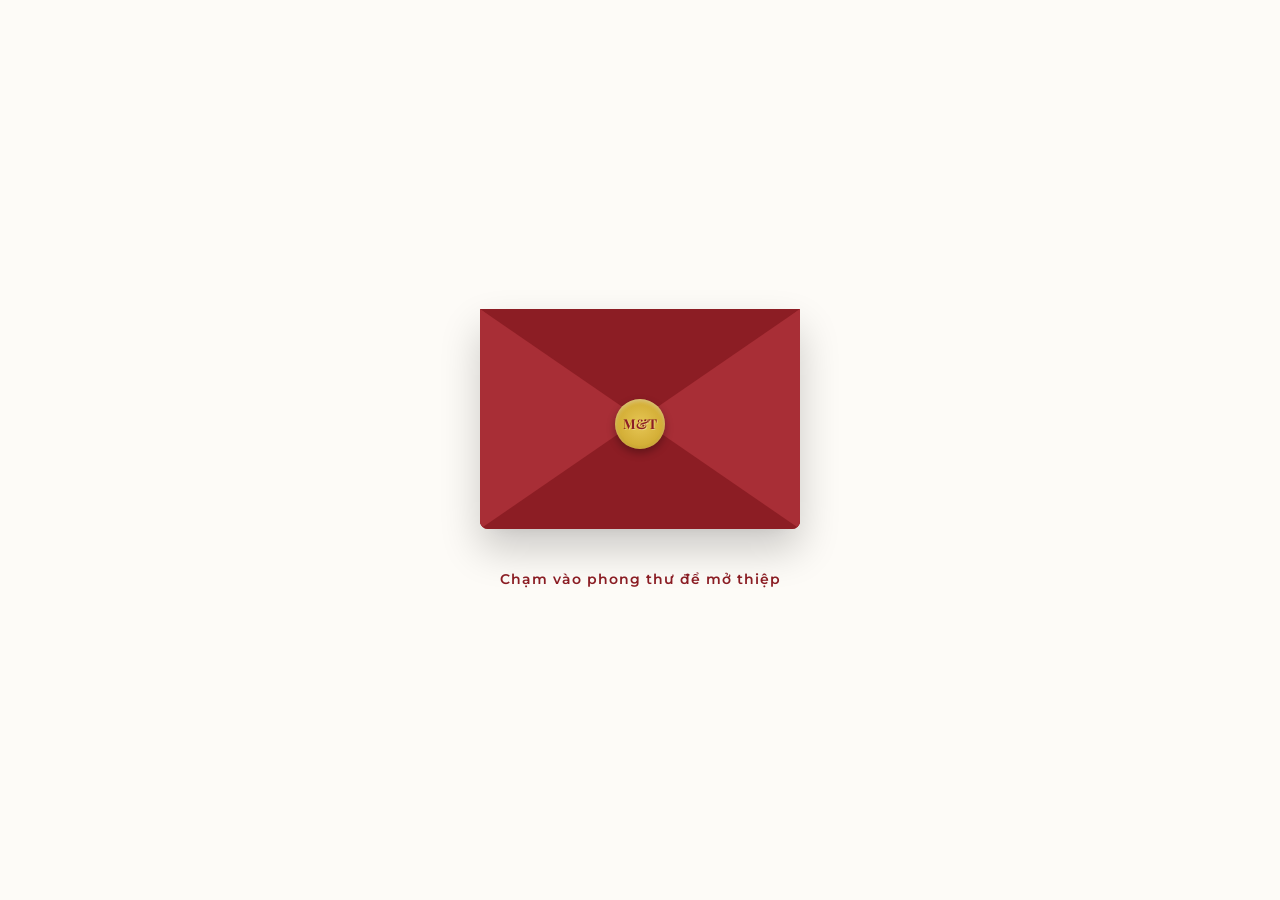
==== index.html @ 67449012 "Initial commit for online wedding card" ====
<!DOCTYPE html>
<html lang="vi">
<head>
    <meta charset="UTF-8">
    <meta name="viewport" content="width=device-width, initial-scale=1.0">
    <title>Thiệp Cưới Online - Hải Minh & Kiều Trang</title>
    <meta name="description" content="Trân trọng kính mời quý khách đến dự lễ cưới của Trần Hải Minh và Nguyễn Thị Kiều Trang vào ngày 23/07/2026.">
    <!-- Google Fonts -->
    <link rel="preconnect" href="https://fonts.googleapis.com">
    <link rel="preconnect" href="https://fonts.gstatic.com" crossorigin>
    <link href="https://fonts.googleapis.com/css2?family=Great+Vibes&family=Montserrat:ital,wght@0,300;0,400;0,600;1,400&family=Playfair+Display:ital,wght@0,400;0,700;1,400&display=swap" rel="stylesheet">
    <!-- Font Awesome for icons -->
    <link rel="stylesheet" href="https://cdnjs.cloudflare.com/ajax/libs/font-awesome/6.4.0/css/all.min.css">
    <link rel="stylesheet" href="style.css">
</head>
<body>
    <!-- Heart animation background container -->
    <div id="heart-container"></div>

    <!-- Music Player (Autoplay after user click) -->
    <audio id="wedding-music" loop>
        <source src="https://www.soundhelix.com/examples/mp3/SoundHelix-Song-1.mp3" type="audio/mpeg">
        <!-- Backup instrumental wedding song link if needed -->
        <source src="https://assets.mixkit.co/music/preview/mixkit-romantic-forest-walk-229.mp3" type="audio/mpeg">
    </audio>
    <button id="music-toggle" class="music-btn hidden">
        <i class="fa-solid fa-music"></i>
    </button>

    <!-- SECTION 1: ENVELOPE SCREEN (SCREEN OVERLAY) -->
    <div id="envelope-wrapper">
        <div class="envelope-container">
            <div class="envelope">
                <div class="flap"></div>
                <div class="pocket"></div>
                <div class="letter">
                    <div class="letter-content">
                        <h3>Trân Trọng Kính Mời</h3>
                        <p class="guest-label">Quý Khách</p>
                        <div class="letter-names">Hải Minh<br>&<br>Kiều Trang</div>
                        <p class="letter-desc">Đến dự buổi tiệc chung vui cùng gia đình chúng tôi</p>
                        <p class="letter-date">23.07.2026</p>
                    </div>
                </div>
                <div class="wax-seal" id="wax-seal">
                    <span class="seal-initials">M&T</span>
                </div>
            </div>
            <p class="open-instruction">Chạm vào phong thư để mở thiệp</p>
        </div>
    </div>

    <!-- MAIN CONTENT (Initially hidden or shown after envelope opens) -->
    <div id="wedding-content" class="hidden-content">
        <!-- HEADER / HERO SECTION -->
        <header class="hero-section">
            <div class="hero-bg-overlay"></div>
            <div class="hero-header">
                <p class="hero-subtitle">Lễ Tân Hôn & Tiệc Cưới</p>
            </div>
            <div class="hero-inner">
                <h1 class="hero-title">Hải Minh<br><span class="and-symbol">&</span><br>Kiều Trang</h1>
                <p class="hero-date">23.07.2026</p>
                <div class="scroll-down-indicator">
                    <span>Kéo xuống để xem</span>
                    <i class="fa-solid fa-chevron-down"></i>
                </div>
            </div>
        </header>

        <!-- BRIDE AND GROOM INTRO SECTION -->
        <section class="couple-section">
            <div class="section-title-wrapper">
                <span class="section-subtitle">Giới thiệu</span>
                <h2 class="section-title">Cô Dâu & Chú Rể</h2>
                <div class="title-divider"><i class="fa-solid fa-heart"></i></div>
            </div>

            <div class="couple-grid">
                <!-- Groom Card -->
                <div class="couple-card groom-card fade-in">
                    <div class="couple-img-wrapper">
                        <img src="z7989656527979_82959874b147c51d0adf8b20b6095ac1.jpg" alt="Chú rể Hải Minh" class="couple-img">
                    </div>
                    <div class="couple-info">
                        <h3>Trần Hải Minh</h3>
                        <p class="relation">Trưởng Nam</p>
                        <div class="parents-info">
                            <p>Con ông: <strong>Trần Văn Sử</strong></p>
                            <p>Con bà: <strong>Thái Thị Trâm</strong></p>
                            <p class="address"><i class="fa-solid fa-location-dot"></i> 40 Hà Mòn 3, xã Đăk Hà, Quảng Ngãi</p>
                        </div>
                    </div>
                </div>

                <!-- Bride Card -->
                <div class="couple-card bride-card fade-in">
                    <div class="couple-img-wrapper">
                        <img src="z7989656516754_dd5b9c27470c07dd720019ec4b52f430.jpg" alt="Cô dâu Kiều Trang" class="couple-img">
                    </div>
                    <div class="couple-info">
                        <h3>Nguyễn Thị Kiều Trang</h3>
                        <p class="relation">Trưởng Nữ</p>
                        <div class="parents-info">
                            <p>Con ông: <strong>Nguyễn Biện</strong></p>
                            <p>Con bà: <strong>Võ Thị Hóa</strong></p>
                            <p class="address"><i class="fa-solid fa-location-dot"></i> Thôn 7, xã Ngok Réo, Quảng Ngãi</p>
                        </div>
                    </div>
                </div>
            </div>
        </section>

        <!-- WEDDING TIMELINE / EVENTS -->
        <section class="events-section">
            <div class="section-title-wrapper">
                <span class="section-subtitle">Sự kiện cưới</span>
                <h2 class="section-title">Thời Gian & Địa Điểm</h2>
                <div class="title-divider"><i class="fa-solid fa-heart"></i></div>
            </div>

            <div class="events-container">
                <!-- Event 1: Le Tan Hon -->
                <div class="event-box fade-in">
                    <div class="event-header">
                        <i class="fa-solid fa-house-chimney event-icon"></i>
                        <h3>Lễ Tân Hôn</h3>
                    </div>
                    <div class="event-body">
                        <p class="event-location-name">Tư Gia Nhà Nam</p>
                        <p class="event-time">
                            <i class="fa-regular fa-clock"></i> <strong>09:00</strong> - Thứ Năm
                        </p>
                        <p class="event-date">
                            <i class="fa-regular fa-calendar-days"></i> <strong>23 / 07 / 2026</strong>
                        </p>
                        <p class="lunar-date">(Nhằm ngày 10 tháng 06 năm Bính Ngọ)</p>
                        <p class="event-address">40 Hà Mòn 3, xã Đăk Hà, Tỉnh Quảng Ngãi</p>
                        <a href="https://www.google.com/maps/search/?api=1&query=40+Hà+Mòn+3+Đăk+Hà+Quảng+Ngãi" target="_blank" class="map-btn">
                            <i class="fa-solid fa-map-location-dot"></i> Chỉ đường đến nhà trai
                        </a>
                    </div>
                </div>

                <!-- Event 2: Tiec Cuoi -->
                <div class="event-box fade-in">
                    <div class="event-header">
                        <i class="fa-solid fa-champagne-glasses event-icon"></i>
                        <h3>Tiệc Cưới</h3>
                    </div>
                    <div class="event-body">
                        <p class="event-location-name">Trung Tâm Tiệc Cưới Quốc Tuấn</p>
                        <p class="event-time">
                            <i class="fa-regular fa-clock"></i> <strong>11:00</strong> - Thứ Năm
                        </p>
                        <p class="event-date">
                            <i class="fa-regular fa-calendar-days"></i> <strong>23 / 07 / 2026</strong>
                        </p>
                        <p class="lunar-date">(Nhằm ngày 10 tháng 06 năm Bính Ngọ)</p>
                        <p class="event-address">11 Chu Văn An, xã Đăk Hà, Tỉnh Quảng Ngãi</p>
                        <a href="https://www.google.com/maps/search/?api=1&query=Trung+tâm+tiệc+cưới+Quốc+Tuấn+Đăk+Hà+Quảng+Ngãi" target="_blank" class="map-btn">
                            <i class="fa-solid fa-map-location-dot"></i> Chỉ đường đến nhà hàng
                        </a>
                    </div>
                </div>
            </div>
        </section>

        <!-- COUNTDOWN TIMER -->
        <section class="countdown-section">
            <div class="countdown-overlay"></div>
            <div class="countdown-inner">
                <h3>Ngày hạnh phúc đang đến</h3>
                <div class="countdown-timer" id="countdown-timer">
                    <div class="timer-box">
                        <span class="timer-num" id="days">00</span>
                        <span class="timer-label">Ngày</span>
                    </div>
                    <div class="timer-box">
                        <span class="timer-num" id="hours">00</span>
                        <span class="timer-label">Giờ</span>
                    </div>
                    <div class="timer-box">
                        <span class="timer-num" id="minutes">00</span>
                        <span class="timer-label">Phút</span>
                    </div>
                    <div class="timer-box">
                        <span class="timer-num" id="seconds">00</span>
                        <span class="timer-label">Giây</span>
                    </div>
                </div>
                <p class="countdown-footer">Chúc mừng hạnh phúc Hải Minh & Kiều Trang</p>
            </div>
        </section>


        <!-- RSVP FORM (ATTENDANCE CONFIRMATION) -->
        <section class="rsvp-section" id="rsvp-section">
            <div class="section-title-wrapper">
                <span class="section-subtitle">Phản hồi</span>
                <h2 class="section-title">Xác Nhận Tham Dự</h2>
                <div class="title-divider"><i class="fa-solid fa-heart"></i></div>
            </div>

            <div class="rsvp-card fade-in">
                <p class="rsvp-intro">Để thuận tiện cho ban tổ chức đón tiếp chu đáo, quý khách vui lòng xác nhận sự hiện diện của mình trước ngày cưới.</p>
                <form id="rsvp-form" class="rsvp-form">
                    <div class="form-group">
                        <label for="guest-name"><i class="fa-regular fa-user"></i> Tên của bạn</label>
                        <input type="text" id="guest-name" name="guestName" placeholder="Nhập tên..." required>
                    </div>

                    <div class="form-group">
                        <label><i class="fa-solid fa-circle-question"></i> Khả năng tham dự</label>
                        <div class="radio-group">
                            <label class="radio-label">
                                <input type="radio" name="attendance" value="yes" checked>
                                <span class="custom-radio"></span> Sẽ tham dự
                            </label>
                            <label class="radio-label">
                                <input type="radio" name="attendance" value="no">
                                <span class="custom-radio"></span> Rất tiếc không thể tham dự
                            </label>
                        </div>
                    </div>

                    <div class="form-group" id="number-of-guests-group">
                        <label for="number-of-guests"><i class="fa-solid fa-users"></i> Số người tham dự cùng bạn</label>
                        <select id="number-of-guests" name="numberOfGuests">
                            <option value="1">Đi 1 mình</option>
                            <option value="2">Đi 2 người</option>
                            <option value="3">Đi 3 người</option>
                            <option value="4">Đi 4 người</option>
                            <option value="5">Đi từ 5 người trở lên</option>
                        </select>
                    </div>

                    <div class="form-group">
                        <label for="guest-wishes"><i class="fa-regular fa-comment-dots"></i> Lời chúc gửi đến Tân lang & Tân nương</label>
                        <textarea id="guest-wishes" name="wishes" rows="4" placeholder="Nhập lời chúc đong đầy yêu thương của bạn..."></textarea>
                    </div>

                    <button type="submit" class="submit-btn"><i class="fa-solid fa-paper-plane"></i> Gửi Xác Nhận</button>
                </form>
            </div>
        </section>

        <!-- WEDDING GIFTS / QR CODE SECTION -->
        <section class="gift-section">
            <div class="section-title-wrapper">
                <span class="section-subtitle">Gửi lời chúc mừng</span>
                <h2 class="section-title">Mừng Cưới / Quà Cưới</h2>
                <div class="title-divider"><i class="fa-solid fa-heart"></i></div>
            </div>

            <div class="gift-card fade-in">
                <i class="fa-solid fa-gift gift-icon-large"></i>
                <h3>Gửi Tiền Mừng Cưới</h3>
                <p>Sự hiện diện của bạn là món quà lớn nhất cho chúng tôi. Nếu bạn muốn gửi quà mừng cưới từ xa, vui lòng nhấn vào nút dưới đây để nhận thông tin tài khoản ngân hàng và mã QR.</p>
                <button class="gift-btn" id="open-gift-modal">
                    <i class="fa-solid fa-qrcode"></i> Mở Mã QR Mừng Cưới
                </button>
            </div>
        </section>

        <!-- FOOTER -->
        <footer class="wedding-footer">
            <p class="footer-thank">Chân thành cảm ơn sự hiện diện và những lời chúc phúc của Quý khách!</p>
            <div class="footer-names">Hải Minh<br><span class="footer-and">&</span><br>Kiều Trang</div>
            <p class="footer-date">23.07.2026</p>
        </footer>
    </div>

    <!-- MODAL FOR QR CODE & BANK DETAIL -->
    <div id="gift-modal" class="modal">
        <div class="modal-content">
            <span class="close-modal" id="close-gift-modal">&times;</span>
            <div class="modal-header">
                <h2>Quà Mừng Cưới</h2>
                <p>Quét mã QR qua ứng dụng ngân hàng của bạn</p>
            </div>
            
            <div class="modal-body">
                <!-- QR Code image -->
                <div class="qr-code-wrapper">
                    <img src="z8014987564648_4543cb7d2da8f7e261b1cb716942bf26.jpg" alt="Mã QR Vietcombank Kiều Trang" class="qr-code-img">
                </div>

                <div class="bank-details">
                    <div class="bank-title">Ngân hàng Vietcombank (VCB)</div>
                    
                    <div class="detail-row">
                        <span class="detail-label">Số Tài Khoản:</span>
                        <div class="detail-value-wrapper">
                            <span class="detail-value" id="bank-acc-no">1056395141</span>
                            <button class="copy-btn" id="copy-acc-btn" title="Sao chép số tài khoản">
                                <i class="fa-regular fa-copy"></i> Sao chép
                            </button>
                        </div>
                    </div>

                    <div class="detail-row">
                        <span class="detail-label">Chủ Tài Khoản:</span>
                        <div class="detail-value-wrapper">
                            <span class="detail-value" id="bank-acc-name">NGUYEN THI KIEU TRANG</span>
                            <button class="copy-btn" id="copy-name-btn" title="Sao chép tên">
                                <i class="fa-regular fa-copy"></i> Sao chép
                            </button>
                        </div>
                    </div>
                </div>
            </div>
        </div>
    </div>


    <!-- TOAST NOTIFICATION -->
    <div id="toast" class="toast">Đã sao chép vào bộ nhớ tạm!</div>

    <!-- SUCCESS RSVP POPUP -->
    <div id="rsvp-success-modal" class="modal">
        <div class="modal-content rsvp-success-content">
            <span class="close-modal" id="close-rsvp-success">&times;</span>
            <div class="success-icon-wrapper">
                <i class="fa-solid fa-heart-circle-check"></i>
            </div>
            <h2>Gửi Thành Công!</h2>
            <p id="rsvp-success-msg">Cảm ơn bạn đã xác nhận tham dự lễ cưới của chúng tôi.</p>
            <button class="success-ok-btn" id="rsvp-success-ok">Đóng</button>
        </div>
    </div>

    <!-- Core Script -->
    <script src="script.js"></script>
</body>
</html>
---- style.css ----
/* --- DESIGN SYSTEM & CSS VARIABLES --- */
:root {
    --color-bg-bege: #FDFBF7;
    --color-bege-dark: #EFE9DB;
    --color-primary-red: #8C1D24;
    --color-primary-red-light: #A82E36;
    --color-primary-red-dark: #5C1014;
    --color-accent-gold: #D4AF37;
    --color-accent-pink: #FFB7B2;
    --color-text-dark: #332A2B;
    --color-text-light: #7A6F70;
    --color-white: #FFFFFF;
    
    --font-heading: 'Playfair Display', serif;
    --font-handwriting: 'Great Vibes', cursive;
    --font-body: 'Montserrat', sans-serif;
    
    --transition-smooth: all 0.5s cubic-bezier(0.4, 0, 0.2, 1);
    --shadow-premium: 0 15px 35px rgba(140, 29, 36, 0.15);
    --shadow-soft: 0 5px 15px rgba(0, 0, 0, 0.05);
}

/* --- GENERAL RESET & BASE STYLES --- */
* {
    margin: 0;
    padding: 0;
    box-sizing: border-box;
    -webkit-tap-highlight-color: transparent;
}

body {
    background-color: var(--color-bg-bege);
    font-family: var(--font-body);
    color: var(--color-text-dark);
    line-height: 1.6;
    overflow-x: hidden;
    position: relative;
    min-height: 100vh;
}

/* --- HEART ANIMATION BACKGROUND --- */
#heart-container {
    position: fixed;
    top: 0;
    left: 0;
    width: 100%;
    height: 100%;
    pointer-events: none;
    z-index: 1; /* Behind content but above background */
    overflow: hidden;
}

.floating-heart {
    position: absolute;
    bottom: -50px;
    background-color: rgba(255, 183, 178, 0.6); /* soft pink with opacity */
    display: inline-block;
    width: 20px;
    height: 20px;
    transform: rotate(-45deg);
    animation: floatUp 15s linear infinite;
}

.floating-heart::before,
.floating-heart::after {
    content: "";
    position: absolute;
    width: 100%;
    height: 100%;
    background-color: inherit;
    border-radius: 50%;
}

.floating-heart::before {
    top: -50%;
    left: 0;
}

.floating-heart::after {
    top: 0;
    left: 50%;
}

@keyframes floatUp {
    0% {
        transform: translateY(0) rotate(-45deg) scale(0.5);
        opacity: 0;
    }
    10% {
        opacity: 0.8;
    }
    90% {
        opacity: 0.8;
    }
    100% {
        transform: translateY(-110vh) rotate(-45deg) scale(1.2);
        opacity: 0;
    }
}

/* --- MUSIC PLAYER BUTTON --- */
.music-btn {
    position: fixed;
    bottom: 25px;
    right: 25px;
    width: 50px;
    height: 50px;
    border-radius: 50%;
    background-color: var(--color-primary-red);
    border: 2px solid var(--color-accent-gold);
    color: var(--color-accent-gold);
    display: flex;
    justify-content: center;
    align-items: center;
    cursor: pointer;
    z-index: 999;
    box-shadow: 0 4px 15px rgba(140, 29, 36, 0.4);
    animation: pulseMusic 2s infinite;
    transition: var(--transition-smooth);
}

.music-btn.paused {
    background-color: var(--color-bege-dark);
    color: var(--color-text-light);
    border-color: var(--color-text-light);
    animation: none;
}

@keyframes pulseMusic {
    0% { box-shadow: 0 0 0 0 rgba(140, 29, 36, 0.7); }
    70% { box-shadow: 0 0 0 10px rgba(140, 29, 36, 0); }
    100% { box-shadow: 0 0 0 0 rgba(140, 29, 36, 0); }
}

.hidden {
    display: none !important;
}

/* --- SECTION 1: ENVELOPE SCREEN --- */
#envelope-wrapper {
    position: fixed;
    top: 0;
    left: 0;
    width: 100%;
    height: 100vh;
    background-color: var(--color-bg-bege);
    display: flex;
    justify-content: center;
    align-items: center;
    z-index: 1000;
    transition: transform 1.2s cubic-bezier(0.85, 0, 0.15, 1), opacity 1.2s ease;
}

.envelope-container {
    width: 100%;
    max-width: 400px;
    display: flex;
    flex-direction: column;
    align-items: center;
    padding: 20px;
}

.envelope {
    position: relative;
    width: 320px;
    height: 220px;
    background-color: var(--color-primary-red-light);
    box-shadow: 0 20px 40px rgba(0, 0, 0, 0.2);
    border-radius: 0 0 8px 8px;
    cursor: pointer;
    transform-style: preserve-3d;
}

/* Top flap of the envelope */
.flap {
    position: absolute;
    top: 0;
    left: 0;
    width: 0;
    height: 0;
    border-left: 160px solid transparent;
    border-right: 160px solid transparent;
    border-top: 120px solid var(--color-primary-red);
    border-bottom: 0px solid transparent;
    transform-origin: top;
    z-index: 3;
    transition: transform 0.5s ease 0.4s, border-top-color 0.5s;
}

/* Envelope pocket */
.pocket {
    position: absolute;
    top: 0;
    left: 0;
    width: 0;
    height: 0;
    border-left: 160px solid var(--color-primary-red-light);
    border-right: 160px solid var(--color-primary-red-light);
    border-bottom: 110px solid var(--color-primary-red);
    border-top: 110px solid transparent;
    border-radius: 0 0 8px 8px;
    z-index: 4;
}

.letter {
    position: absolute;
    bottom: 10px;
    left: 15px;
    width: 290px;
    height: 190px;
    background-color: var(--color-bg-bege);
    border: 2px solid var(--color-accent-gold);
    border-radius: 4px;
    z-index: 2;
    padding: 12px;
    box-shadow: 0 5px 15px rgba(0, 0, 0, 0.1);
    transition: transform 0.8s cubic-bezier(0.175, 0.885, 0.32, 1.275) 0.8s;
    display: flex;
    justify-content: center;
    align-items: center;
    overflow: hidden; /* Ngăn chặn hoàn toàn tràn chữ ra ngoài phong bì khi chưa mở */
}

.letter-content {
    text-align: center;
    color: var(--color-text-dark);
    width: 100%;
}

.letter-content h3 {
    font-family: var(--font-heading);
    font-size: 0.95rem; /* thu nhỏ một chút */
    color: var(--color-primary-red);
    letter-spacing: 1px;
}

.guest-label {
    font-family: var(--font-body);
    font-size: 0.8rem; /* thu nhỏ */
    margin: 4px 0;
    color: var(--color-accent-gold);
    font-weight: 600;
    border-bottom: 1px dashed var(--color-accent-gold);
    display: inline-block;
    padding: 0 10px;
}

.letter-names {
    font-family: var(--font-handwriting);
    font-size: 1.45rem; /* thu nhỏ hơn vì đã xuống dòng */
    color: var(--color-primary-red);
    margin: 3px 0;
    line-height: 1.1;
}

.letter-desc {
    font-size: 0.7rem;
    color: var(--color-text-light);
}

.letter-date {
    font-family: var(--font-heading);
    font-size: 0.9rem;
    font-weight: bold;
    color: var(--color-primary-red);
    margin-top: 5px;
}

/* Wax Seal */
.wax-seal {
    position: absolute;
    top: 90px;
    left: 135px;
    width: 50px;
    height: 50px;
    border-radius: 50%;
    background: radial-gradient(circle, #E6C655 0%, var(--color-accent-gold) 60%, #9E7D17 100%);
    box-shadow: 0 4px 8px rgba(0, 0, 0, 0.3), inset 0 2px 4px rgba(255, 255, 255, 0.4);
    z-index: 5;
    display: flex;
    justify-content: center;
    align-items: center;
    transition: transform 0.5s ease;
    cursor: pointer;
}

.wax-seal:hover {
    transform: scale(1.1) rotate(10deg);
}

.seal-initials {
    font-family: var(--font-heading);
    font-size: 0.85rem;
    font-weight: bold;
    color: var(--color-primary-red);
    text-shadow: 1px 1px 0px rgba(255, 255, 255, 0.3);
}

.open-instruction {
    margin-top: 40px;
    font-size: 0.85rem;
    color: var(--color-primary-red);
    font-weight: 600;
    letter-spacing: 1px;
    animation: bounce 2s infinite;
}

@keyframes bounce {
    0%, 20%, 50%, 80%, 100% { transform: translateY(0); }
    40% { transform: translateY(-8px); }
    60% { transform: translateY(-4px); }
}

/* Envelope Open States */
#envelope-wrapper.open .flap {
    transform: rotateX(180deg);
    z-index: 1;
    border-top-color: var(--color-primary-red-light);
}

#envelope-wrapper.open .letter {
    transform: translateY(-130px);
    z-index: 3;
}

#envelope-wrapper.open .wax-seal {
    transform: scale(0) rotate(180deg);
    opacity: 0;
    transition: transform 0.5s ease, opacity 0.5s ease;
}

#envelope-wrapper.fade-out {
    transform: translateY(-100%);
    opacity: 0;
    pointer-events: none;
}

/* --- MAIN CONTENT CONTAINER --- */
#wedding-content {
    position: relative;
    z-index: 2;
    opacity: 0;
    transition: opacity 1s ease 0.5s;
    width: 100%;
}

#wedding-content.visible {
    opacity: 1;
}

.hidden-content {
    display: none;
}

/* --- HEADER / HERO SECTION --- */
.hero-section {
    position: relative;
    height: 100vh;
    width: 100%;
    display: flex;
    flex-direction: column;
    justify-content: space-between;
    align-items: center;
    text-align: center;
    background-image: url('z7989656520947_5653bae0bcb5aa491e6a5ce02068402a.jpg');
    background-size: cover;
    background-position: center 10%; /* dịch ảnh lên 10% để lấy khuôn mặt tốt hơn */
    background-attachment: scroll; /* best for mobile performance */
    padding-top: 40px;
    padding-bottom: 60px;
}

.hero-bg-overlay {
    position: absolute;
    top: 0;
    left: 0;
    width: 100%;
    height: 100%;
    background: linear-gradient(to bottom, rgba(253, 251, 247, 0.3) 0%, rgba(140, 29, 36, 0.4) 60%, rgba(140, 29, 36, 0.85) 100%);
}

.hero-header {
    position: relative;
    z-index: 2;
    margin-top: 15px;
}

.hero-subtitle {
    font-size: 0.85rem; /* thu gọn */
    font-weight: 600;
    letter-spacing: 3px;
    text-transform: uppercase;
    color: var(--color-accent-gold);
    text-shadow: 1px 1px 4px rgba(0, 0, 0, 0.8);
    background-color: rgba(140, 29, 36, 0.6); /* thêm nền mờ nhẹ để chữ luôn rõ trên nền trời sáng */
    padding: 8px 16px;
    border-radius: 20px;
    border: 1px solid rgba(212, 175, 55, 0.3);
}

.hero-inner {
    position: relative;
    z-index: 2;
    color: var(--color-white);
    padding: 10px;
    width: 100%;
    max-width: 500px;
    animation: fadeInUp 1.5s ease;
}

.hero-title {
    font-family: var(--font-heading);
    font-size: 2.5rem; /* thu nhỏ nhẹ từ 3.2rem để tránh quá to */
    line-height: 1.1; /* thu hẹp khoảng cách dòng */
    margin-bottom: 12px;
    font-weight: 700;
    text-shadow: 2px 2px 10px rgba(0, 0, 0, 0.8);
}

.and-symbol {
    font-family: var(--font-handwriting);
    font-size: 2.8rem; /* thu nhỏ nhẹ từ 4rem */
    color: var(--color-accent-gold);
    display: inline-block;
    margin: 2px 0; /* thu hẹp margin dọc */
}

.hero-date {
    font-family: var(--font-heading);
    font-size: 1.45rem; /* thu nhỏ từ 1.8rem */
    letter-spacing: 2px;
    margin-bottom: 25px; /* giảm margin */
    border-top: 1px solid rgba(255, 255, 255, 0.4);
    border-bottom: 1px solid rgba(255, 255, 255, 0.4);
    display: inline-block;
    padding: 5px 25px;
    text-shadow: 1px 1px 4px rgba(0, 0, 0, 0.8);
}

.scroll-down-indicator {
    display: flex;
    flex-direction: column;
    align-items: center;
    gap: 8px;
    font-size: 0.75rem;
    color: rgba(255, 255, 255, 0.8);
    letter-spacing: 1px;
}

.scroll-down-indicator i {
    animation: bounce 2s infinite;
}

@keyframes fadeInUp {
    from {
        opacity: 0;
        transform: translateY(30px);
    }
    to {
        opacity: 1;
        transform: translateY(0);
    }
}

/* --- SECTION HEADERS --- */
.section-title-wrapper {
    text-align: center;
    margin-bottom: 40px;
    padding: 0 20px;
}

.section-subtitle {
    font-size: 0.85rem;
    font-weight: 600;
    letter-spacing: 3px;
    text-transform: uppercase;
    color: var(--color-primary-red);
    display: block;
    margin-bottom: 8px;
}

.section-title {
    font-family: var(--font-heading);
    font-size: 1.55rem; /* giảm từ 2rem xuống để luôn nằm trên 1 hàng di động */
    color: var(--color-primary-red-dark);
    font-weight: 700;
}

.title-divider {
    color: var(--color-accent-gold);
    font-size: 0.9rem;
    margin-top: 8px;
    display: flex;
    align-items: center;
    justify-content: center;
    gap: 15px;
}

.title-divider::before,
.title-divider::after {
    content: "";
    width: 50px;
    height: 1px;
    background-color: var(--color-accent-gold);
}

/* --- BRIDE & GROOM SECTION --- */
.couple-section {
    padding: 80px 20px;
    background-color: var(--color-bg-bege);
}

.couple-grid {
    display: flex;
    flex-direction: column;
    gap: 50px;
    max-width: 450px;
    margin: 0 auto;
}

.couple-card {
    background-color: var(--color-white);
    border-radius: 20px;
    overflow: hidden;
    box-shadow: var(--shadow-premium);
    border: 1px solid var(--color-bege-dark);
    transition: var(--transition-smooth);
}

.couple-card:hover {
    transform: translateY(-8px);
}

.couple-img-wrapper {
    width: 100%;
    height: 380px;
    overflow: hidden;
    position: relative;
}

.couple-img {
    width: 100%;
    height: 100%;
    object-fit: cover;
    object-position: center 20%;
    transition: transform 0.8s ease;
}

.couple-card:hover .couple-img {
    transform: scale(1.05);
}

.couple-info {
    padding: 30px 20px;
    text-align: center;
}

.couple-info h3 {
    font-family: var(--font-heading);
    font-size: 1.8rem;
    color: var(--color-primary-red-dark);
    margin-bottom: 5px;
}

.relation {
    font-family: var(--font-handwriting);
    font-size: 1.6rem;
    color: var(--color-accent-gold);
    margin-bottom: 20px;
}

.parents-info {
    font-size: 0.9rem;
    color: var(--color-text-dark);
    border-top: 1px dashed var(--color-bege-dark);
    padding-top: 15px;
}

.parents-info p {
    margin-bottom: 5px;
}

.parents-info strong {
    color: var(--color-primary-red);
}

.address {
    margin-top: 12px;
    font-size: 0.8rem;
    color: var(--color-text-light);
    display: flex;
    justify-content: center;
    align-items: center;
    gap: 5px;
}

.address i {
    color: var(--color-primary-red);
}

/* --- EVENTS & TIMELINE SECTION --- */
.events-section {
    padding: 80px 20px;
    background-color: var(--color-bege-dark);
    position: relative;
}

.events-container {
    display: flex;
    flex-direction: column;
    gap: 40px;
    max-width: 450px;
    margin: 0 auto;
}

.event-box {
    background-color: var(--color-white);
    border-radius: 20px;
    padding: 35px 25px;
    box-shadow: var(--shadow-premium);
    text-align: center;
    border: 1px solid rgba(140, 29, 36, 0.1);
    position: relative;
}

.event-icon {
    font-size: 2.2rem;
    color: var(--color-primary-red);
    margin-bottom: 15px;
}

.event-header h3 {
    font-family: var(--font-heading);
    font-size: 1.6rem;
    color: var(--color-primary-red-dark);
    margin-bottom: 20px;
}

.event-location-name {
    font-size: 1.15rem;
    font-weight: 700;
    color: var(--color-text-dark);
    margin-bottom: 15px;
    letter-spacing: 0.5px;
}

.event-time, .event-date {
    font-size: 1rem;
    margin-bottom: 8px;
    color: var(--color-text-dark);
}

.event-time i, .event-date i {
    color: var(--color-primary-red);
    margin-right: 5px;
    width: 20px;
}

.event-time strong, .event-date strong {
    color: var(--color-primary-red);
}

.lunar-date {
    font-size: 0.85rem;
    font-style: italic;
    color: var(--color-text-light);
    margin-bottom: 15px;
}

.event-address {
    font-size: 0.9rem;
    color: var(--color-text-light);
    margin-bottom: 25px;
}

.map-btn {
    display: inline-flex;
    align-items: center;
    gap: 8px;
    background-color: transparent;
    border: 2px solid var(--color-primary-red);
    color: var(--color-primary-red);
    padding: 10px 20px;
    border-radius: 30px;
    text-decoration: none;
    font-size: 0.85rem;
    font-weight: 600;
    transition: var(--transition-smooth);
}

.map-btn:hover {
    background-color: var(--color-primary-red);
    color: var(--color-white);
}

/* --- COUNTDOWN TIMER SECTION --- */
.countdown-section {
    position: relative;
    padding: 100px 20px;
    text-align: center;
    background-image: url('z7989656516754_dd5b9c27470c07dd720019ec4b52f430.jpg');
    background-size: cover;
    background-position: center;
    color: var(--color-white);
}

.countdown-overlay {
    position: absolute;
    top: 0;
    left: 0;
    width: 100%;
    height: 100%;
    background-color: rgba(92, 16, 20, 0.85); /* dark crimson overlay */
}

.countdown-inner {
    position: relative;
    z-index: 2;
    max-width: 500px;
    margin: 0 auto;
}

.countdown-inner h3 {
    font-family: var(--font-heading);
    font-size: 1.5rem; /* giảm xuống để nằm trên 1 hàng */
    margin-bottom: 25px;
    color: var(--color-accent-gold);
}

.countdown-timer {
    display: flex;
    justify-content: center;
    gap: 15px;
    margin-bottom: 30px;
}

.timer-box {
    width: 75px;
    background-color: rgba(255, 255, 255, 0.1);
    border: 1px solid rgba(255, 255, 255, 0.2);
    border-radius: 12px;
    padding: 15px 5px;
    backdrop-filter: blur(5px);
}

.timer-num {
    display: block;
    font-family: var(--font-heading);
    font-size: 1.8rem;
    font-weight: bold;
    color: var(--color-white);
}

.timer-label {
    font-size: 0.75rem;
    text-transform: uppercase;
    letter-spacing: 1px;
    color: var(--color-accent-gold);
}

.countdown-footer {
    font-family: var(--font-handwriting);
    font-size: 1.8rem;
    color: rgba(255, 255, 255, 0.9);
}

/* --- PHOTO GALLERY SECTION --- */
.gallery-section {
    padding: 80px 20px;
    background-color: var(--color-bg-bege);
}

.slider-wrapper {
    position: relative;
    max-width: 400px;
    margin: 0 auto;
    border-radius: 20px;
    overflow: hidden;
    box-shadow: var(--shadow-premium);
    border: 6px solid var(--color-white);
}

.slider {
    display: flex;
    height: 520px;
    transition: transform 0.5s ease-in-out;
}

.slide {
    min-width: 100%;
    height: 100%;
    opacity: 0;
    transition: opacity 0.5s ease;
    display: none;
}

.slide.active {
    opacity: 1;
    display: block;
}

.gallery-img {
    width: 100%;
    height: 100%;
    object-fit: cover;
    cursor: pointer;
}

.slider-btn {
    position: absolute;
    top: 50%;
    transform: translateY(-50%);
    width: 40px;
    height: 40px;
    border-radius: 50%;
    background-color: rgba(255, 255, 255, 0.7);
    border: none;
    color: var(--color-primary-red);
    font-size: 1.2rem;
    display: flex;
    justify-content: center;
    align-items: center;
    cursor: pointer;
    z-index: 10;
    transition: var(--transition-smooth);
}

.slider-btn:hover {
    background-color: var(--color-primary-red);
    color: var(--color-white);
}

.prev-btn { left: 15px; }
.next-btn { right: 15px; }

.slider-dots {
    position: absolute;
    bottom: 20px;
    left: 50%;
    transform: translateX(-50%);
    display: flex;
    gap: 8px;
    z-index: 10;
}

.dot {
    width: 8px;
    height: 8px;
    border-radius: 50%;
    background-color: rgba(255, 255, 255, 0.5);
    cursor: pointer;
    transition: var(--transition-smooth);
}

.dot.active {
    width: 24px;
    border-radius: 4px;
    background-color: var(--color-accent-gold);
}

/* --- RSVP SECTION --- */
.rsvp-section {
    padding: 80px 20px;
    background-color: var(--color-bege-dark);
}

.rsvp-card {
    background-color: var(--color-white);
    border-radius: 20px;
    padding: 35px 25px;
    box-shadow: var(--shadow-premium);
    max-width: 450px;
    margin: 0 auto;
    border: 1px solid rgba(140, 29, 36, 0.05);
}

.rsvp-intro {
    text-align: center;
    color: var(--color-text-light);
    font-size: 0.9rem;
    margin-bottom: 30px;
}

.rsvp-form {
    display: flex;
    flex-direction: column;
    gap: 20px;
}

.form-group {
    display: flex;
    flex-direction: column;
    gap: 8px;
}

.form-group label {
    font-size: 0.85rem;
    font-weight: 600;
    color: var(--color-text-dark);
}

.form-group label i {
    color: var(--color-primary-red);
    margin-right: 5px;
}

.form-group input[type="text"],
.form-group input[type="tel"],
.form-group select,
.form-group textarea {
    padding: 12px 15px;
    border-radius: 10px;
    border: 1px solid var(--color-bege-dark);
    background-color: var(--color-bg-bege);
    font-family: var(--font-body);
    font-size: 0.9rem;
    color: var(--color-text-dark);
    transition: var(--transition-smooth);
    width: 100%;
}

.form-group input:focus,
.form-group select:focus,
.form-group textarea:focus {
    outline: none;
    border-color: var(--color-primary-red);
    box-shadow: 0 0 8px rgba(140, 29, 36, 0.1);
}

/* Styled radio inputs */
.radio-group {
    display: flex;
    flex-direction: column;
    gap: 12px;
    margin-top: 5px;
}

.radio-label {
    position: relative;
    display: flex;
    align-items: center;
    cursor: pointer;
    font-size: 0.9rem;
    font-weight: 400 !important;
    padding-left: 30px;
    user-select: none;
}

.radio-label input {
    position: absolute;
    opacity: 0;
    cursor: pointer;
}

.custom-radio {
    position: absolute;
    top: 50%;
    left: 0;
    transform: translateY(-50%);
    height: 20px;
    width: 20px;
    background-color: var(--color-bg-bege);
    border: 2px solid var(--color-bege-dark);
    border-radius: 50%;
    transition: var(--transition-smooth);
}

.radio-label:hover input ~ .custom-radio {
    border-color: var(--color-primary-red);
}

.radio-label input:checked ~ .custom-radio {
    background-color: var(--color-primary-red);
    border-color: var(--color-primary-red);
}

.custom-radio:after {
    content: "";
    position: absolute;
    display: none;
}

.radio-label input:checked ~ .custom-radio:after {
    display: block;
}

.radio-label .custom-radio:after {
    top: 50%;
    left: 50%;
    transform: translate(-50%, -50%);
    width: 8px;
    height: 8px;
    border-radius: 50%;
    background: var(--color-white);
}

.submit-btn {
    background-color: var(--color-primary-red);
    color: var(--color-white);
    border: none;
    border-radius: 12px;
    padding: 15px;
    font-size: 0.95rem;
    font-weight: 600;
    cursor: pointer;
    display: flex;
    justify-content: center;
    align-items: center;
    gap: 10px;
    box-shadow: 0 5px 15px rgba(140, 29, 36, 0.3);
    transition: var(--transition-smooth);
    margin-top: 10px;
}

.submit-btn:hover {
    background-color: var(--color-primary-red-dark);
}

/* --- GIFT SECTION --- */
.gift-section {
    padding: 80px 20px;
    background-color: var(--color-bg-bege);
    text-align: center;
}

.gift-card {
    background-color: var(--color-white);
    border-radius: 20px;
    padding: 40px 30px;
    box-shadow: var(--shadow-premium);
    max-width: 450px;
    margin: 0 auto;
    border: 1px solid var(--color-bege-dark);
}

.gift-icon-large {
    font-size: 3.5rem;
    color: var(--color-primary-red);
    margin-bottom: 20px;
}

.gift-card h3 {
    font-family: var(--font-heading);
    font-size: 1.6rem;
    color: var(--color-primary-red-dark);
    margin-bottom: 15px;
}

.gift-card p {
    font-size: 0.85rem;
    color: var(--color-text-light);
    margin-bottom: 30px;
}

.gift-btn {
    display: inline-flex;
    align-items: center;
    gap: 10px;
    background-color: var(--color-primary-red);
    color: var(--color-white);
    border: none;
    padding: 14px 28px;
    border-radius: 30px;
    font-family: var(--font-body);
    font-size: 0.9rem;
    font-weight: 600;
    cursor: pointer;
    box-shadow: 0 5px 15px rgba(140, 29, 36, 0.3);
    transition: var(--transition-smooth);
}

.gift-btn:hover {
    background-color: var(--color-primary-red-dark);
    transform: translateY(-2px);
}

/* --- MODALS --- */
.modal {
    display: none;
    position: fixed;
    top: 0;
    left: 0;
    width: 100%;
    height: 100%;
    background-color: rgba(0, 0, 0, 0.7);
    z-index: 1100;
    justify-content: center;
    align-items: center;
    padding: 20px;
    backdrop-filter: blur(4px);
    opacity: 0;
    transition: opacity 0.4s ease;
}

.modal.show {
    display: flex;
    opacity: 1;
}

.modal-content {
    background-color: var(--color-bg-bege);
    border-radius: 24px;
    width: 100%;
    max-width: 360px;
    position: relative;
    box-shadow: 0 25px 50px rgba(0, 0, 0, 0.3);
    overflow: hidden;
    transform: scale(0.8);
    transition: transform 0.4s cubic-bezier(0.175, 0.885, 0.32, 1.275);
}

.modal.show .modal-content {
    transform: scale(1);
}

.close-modal {
    position: absolute;
    top: 15px;
    right: 20px;
    font-size: 1.8rem;
    color: var(--color-text-light);
    cursor: pointer;
    z-index: 10;
    transition: var(--transition-smooth);
}

.close-modal:hover {
    color: var(--color-primary-red);
}

.modal-header {
    background-color: var(--color-primary-red);
    color: var(--color-white);
    padding: 25px 20px;
    text-align: center;
}

.modal-header h2 {
    font-family: var(--font-heading);
    font-size: 1.5rem;
    margin-bottom: 5px;
    color: var(--color-accent-gold);
}

.modal-header p {
    font-size: 0.75rem;
    opacity: 0.9;
}

.modal-body {
    padding: 25px 20px;
    display: flex;
    flex-direction: column;
    align-items: center;
}

.qr-code-wrapper {
    width: 200px;
    height: 380px; /* adjusted for portrait QR card */
    overflow: hidden;
    border-radius: 12px;
    border: 3px solid var(--color-bege-dark);
    margin-bottom: 25px;
    box-shadow: var(--shadow-soft);
}

.qr-code-img {
    width: 100%;
    height: 100%;
    object-fit: cover;
}

.bank-details {
    width: 100%;
    background-color: var(--color-white);
    border-radius: 14px;
    padding: 18px;
    border: 1px solid var(--color-bege-dark);
}

.bank-title {
    font-size: 0.9rem;
    font-weight: 700;
    color: var(--color-primary-red-dark);
    margin-bottom: 15px;
    text-align: center;
    border-bottom: 1px solid var(--color-bg-bege);
    padding-bottom: 10px;
}

.detail-row {
    display: flex;
    flex-direction: column;
    gap: 5px;
    margin-bottom: 12px;
}

.detail-row:last-child {
    margin-bottom: 0;
}

.detail-label {
    font-size: 0.75rem;
    color: var(--color-text-light);
}

.detail-value-wrapper {
    display: flex;
    justify-content: space-between;
    align-items: center;
    background-color: var(--color-bg-bege);
    padding: 8px 12px;
    border-radius: 8px;
}

.detail-value {
    font-size: 0.9rem;
    font-weight: 600;
    color: var(--color-text-dark);
}

.copy-btn {
    background-color: transparent;
    border: none;
    color: var(--color-primary-red);
    font-size: 0.75rem;
    font-weight: 600;
    cursor: pointer;
    display: flex;
    align-items: center;
    gap: 4px;
    padding: 4px 8px;
    border-radius: 4px;
    transition: var(--transition-smooth);
}

.copy-btn:hover {
    background-color: rgba(140, 29, 36, 0.1);
}

/* --- RSVP SUCCESS POPUP --- */
.rsvp-success-content {
    max-width: 320px;
    text-align: center;
    padding: 35px 25px;
}

.success-icon-wrapper {
    width: 60px;
    height: 60px;
    border-radius: 50%;
    background-color: rgba(140, 29, 36, 0.1);
    color: var(--color-primary-red);
    font-size: 2.2rem;
    display: flex;
    justify-content: center;
    align-items: center;
    margin: 0 auto 20px;
}

.rsvp-success-content h2 {
    font-family: var(--font-heading);
    font-size: 1.5rem;
    color: var(--color-primary-red-dark);
    margin-bottom: 10px;
}

.rsvp-success-content p {
    font-size: 0.85rem;
    color: var(--color-text-light);
    margin-bottom: 25px;
}

.success-ok-btn {
    background-color: var(--color-primary-red);
    color: var(--color-white);
    border: none;
    padding: 10px 30px;
    border-radius: 20px;
    font-size: 0.85rem;
    font-weight: 600;
    cursor: pointer;
    transition: var(--transition-smooth);
    width: 100%;
}

.success-ok-btn:hover {
    background-color: var(--color-primary-red-dark);
}

/* --- LIGHTBOX (IMAGE ZOOM) --- */
.lightbox {
    display: none;
    position: fixed;
    z-index: 1200;
    left: 0;
    top: 0;
    width: 100%;
    height: 100%;
    background-color: rgba(0, 0, 0, 0.9);
    justify-content: center;
    align-items: center;
    opacity: 0;
    transition: opacity 0.4s ease;
}

.lightbox.show {
    display: flex;
    opacity: 1;
}

.lightbox-content {
    max-width: 90%;
    max-height: 80%;
    border-radius: 8px;
    border: 4px solid var(--color-white);
    transform: scale(0.85);
    transition: transform 0.4s ease;
}

.lightbox.show .lightbox-content {
    transform: scale(1);
}

.close-lightbox {
    position: absolute;
    top: 30px;
    right: 30px;
    color: var(--color-white);
    font-size: 2.5rem;
    font-weight: bold;
    cursor: pointer;
    transition: var(--transition-smooth);
}

.close-lightbox:hover {
    color: var(--color-accent-gold);
}

/* --- TOAST SYSTEM --- */
.toast {
    position: fixed;
    bottom: 90px;
    left: 50%;
    transform: translateX(-50%) translateY(20px);
    background-color: rgba(51, 42, 43, 0.95);
    color: var(--color-white);
    padding: 12px 25px;
    border-radius: 30px;
    font-size: 0.85rem;
    z-index: 9999;
    opacity: 0;
    pointer-events: none;
    transition: transform 0.3s ease, opacity 0.3s ease;
    box-shadow: 0 4px 15px rgba(0, 0, 0, 0.2);
}

.toast.show {
    transform: translateX(-50%) translateY(0);
    opacity: 1;
}

/* --- FOOTER --- */
.wedding-footer {
    background-color: var(--color-primary-red-dark);
    color: var(--color-white);
    padding: 60px 20px;
    text-align: center;
    border-top: 2px solid var(--color-accent-gold);
}

.footer-thank {
    font-size: 0.85rem;
    color: var(--color-bege-dark);
    margin-bottom: 25px;
    font-style: italic;
    max-width: 300px;
    margin: 0 auto 25px;
}

.footer-names {
    font-family: var(--font-handwriting);
    font-size: 1.8rem;
    color: var(--color-accent-gold);
    margin-bottom: 10px;
    line-height: 1.15;
}

.footer-and {
    font-size: 1.5rem;
    display: inline-block;
    margin: 4px 0;
}

.footer-date {
    font-family: var(--font-heading);
    font-size: 1.1rem;
    letter-spacing: 2px;
    opacity: 0.7;
}

/* --- SCROLL FADE IN ANIMATION --- */
.fade-in {
    opacity: 0;
    transform: translateY(30px);
    transition: opacity 0.8s ease-out, transform 0.8s ease-out;
}

.fade-in.appear {
    opacity: 1;
    transform: translateY(0);
}

/* --- MEDIA QUERIES FOR LARGER SCREENS --- */
@media (min-width: 480px) {
    /* For visual scaling on slightly wider screens or foldables */
    .couple-grid, .events-container, .slider-wrapper, .rsvp-card, .gift-card {
        max-width: 420px;
    }
}
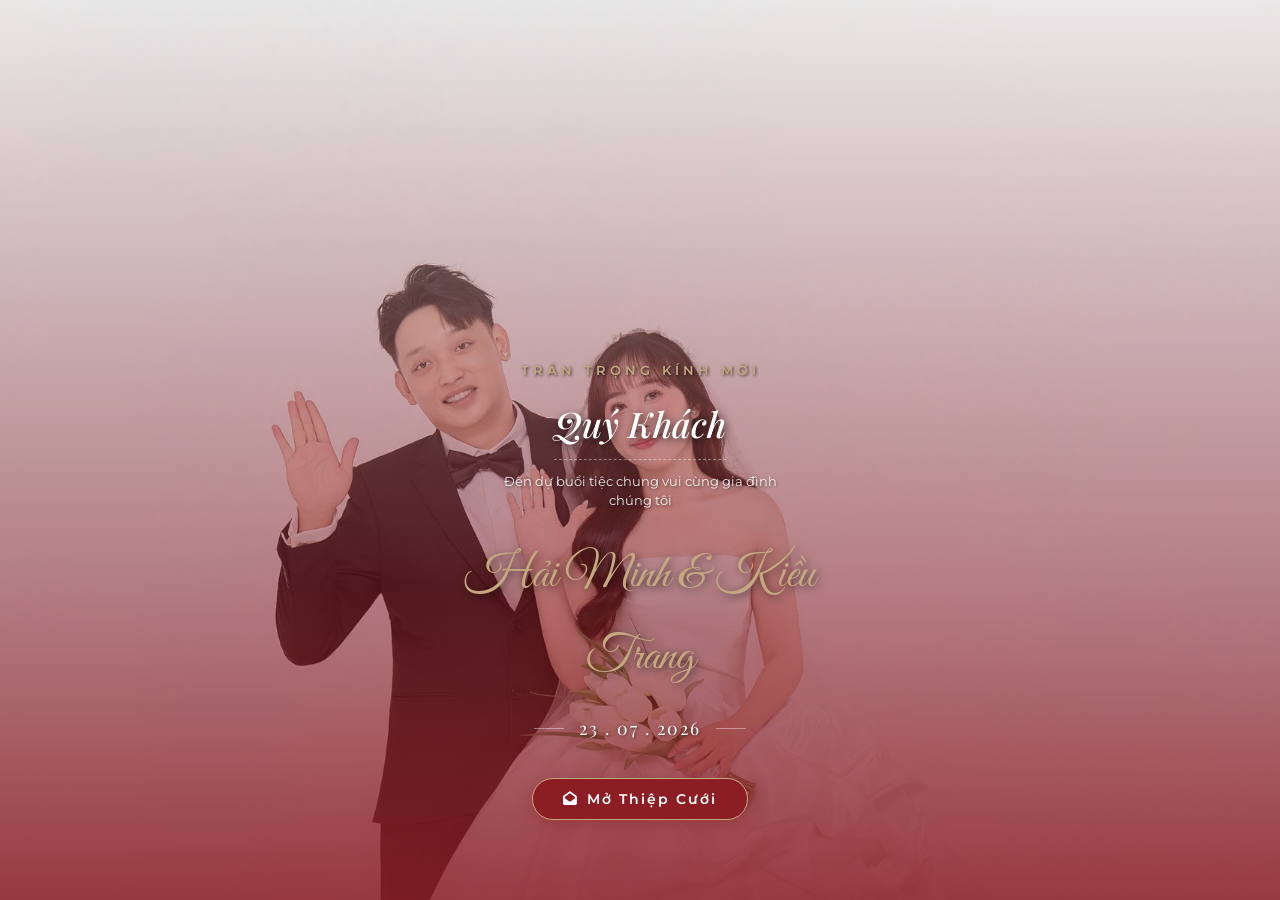
==== commit 82ea1722: "UI Overhaul: Premium minimalist wedding invitation with clean layout, modern fonts, glassmorphism ca" ====
--- a/index.html
+++ b/index.html
@@ -14,43 +14,41 @@
     <link rel="stylesheet" href="style.css">
 </head>
 <body>
-    <!-- Heart animation background container -->
+    <!-- Heart & Petal animation background container -->
     <div id="heart-container"></div>
 
     <!-- Music Player (Autoplay after user click) -->
     <audio id="wedding-music" loop>
+        <source src="https://assets.mixkit.co/music/preview/mixkit-romantic-forest-walk-229.mp3" type="audio/mpeg">
         <source src="https://www.soundhelix.com/examples/mp3/SoundHelix-Song-1.mp3" type="audio/mpeg">
-        <!-- Backup instrumental wedding song link if needed -->
-        <source src="https://assets.mixkit.co/music/preview/mixkit-romantic-forest-walk-229.mp3" type="audio/mpeg">
     </audio>
     <button id="music-toggle" class="music-btn hidden">
         <i class="fa-solid fa-music"></i>
     </button>
 
-    <!-- SECTION 1: ENVELOPE SCREEN (SCREEN OVERLAY) -->
-    <div id="envelope-wrapper">
-        <div class="envelope-container">
-            <div class="envelope">
-                <div class="flap"></div>
-                <div class="pocket"></div>
-                <div class="letter">
-                    <div class="letter-content">
-                        <h3>Trân Trọng Kính Mời</h3>
-                        <p class="guest-label">Quý Khách</p>
-                        <div class="letter-names">Hải Minh<br>&<br>Kiều Trang</div>
-                        <p class="letter-desc">Đến dự buổi tiệc chung vui cùng gia đình chúng tôi</p>
-                        <p class="letter-date">23.07.2026</p>
-                    </div>
-                </div>
-                <div class="wax-seal" id="wax-seal">
-                    <span class="seal-initials">M&T</span>
-                </div>
-            </div>
-            <p class="open-instruction">Chạm vào phong thư để mở thiệp</p>
+    <!-- SECTION 1: WELCOME SCREEN (SCREEN OVERLAY) -->
+    <div id="welcome-screen">
+        <div class="welcome-overlay"></div>
+        <div class="welcome-inner">
+            <p class="welcome-invite">TRÂN TRỌNG KÍNH MỜI</p>
+            <h2 class="welcome-guest-name" id="guest-name-heading">Quý Khách</h2>
+            <p class="welcome-desc">Đến dự buổi tiệc chung vui cùng gia đình chúng tôi</p>
+            
+            <div class="welcome-couple-names">Hải Minh & Kiều Trang</div>
+            
+            <div class="welcome-date-wrapper">
+                <span class="welcome-date-line"></span>
+                <span class="welcome-date">23 . 07 . 2026</span>
+                <span class="welcome-date-line"></span>
+            </div>
+
+            <button class="open-wedding-btn" id="open-wedding-btn">
+                <i class="fa-solid fa-envelope-open"></i> Mở Thiệp Cưới
+            </button>
         </div>
     </div>
 
-    <!-- MAIN CONTENT (Initially hidden or shown after envelope opens) -->
+    <!-- MAIN CONTENT (Initially hidden or shown after welcome screen opens) -->
     <div id="wedding-content" class="hidden-content">
         <!-- HEADER / HERO SECTION -->
         <header class="hero-section">
@@ -88,7 +86,7 @@
                         <div class="parents-info">
                             <p>Con ông: <strong>Trần Văn Sử</strong></p>
                             <p>Con bà: <strong>Thái Thị Trâm</strong></p>
-                            <p class="address"><i class="fa-solid fa-location-dot"></i> 40 Hà Mòn 3, xã Đăk Hà, Quảng Ngãi</p>
+                            <p class="address"><i class="fa-solid fa-location-dot"></i> 40 Hà Mòn 3, Đăk Hà, Quảng Ngãi</p>
                         </div>
                     </div>
                 </div>
@@ -104,7 +102,7 @@
                         <div class="parents-info">
                             <p>Con ông: <strong>Nguyễn Biện</strong></p>
                             <p>Con bà: <strong>Võ Thị Hóa</strong></p>
-                            <p class="address"><i class="fa-solid fa-location-dot"></i> Thôn 7, xã Ngok Réo, Quảng Ngãi</p>
+                            <p class="address"><i class="fa-solid fa-location-dot"></i> Thôn 7, Ngok Réo, Quảng Ngãi</p>
                         </div>
                     </div>
                 </div>
@@ -193,7 +191,6 @@
             </div>
         </section>
 
-
         <!-- RSVP FORM (ATTENDANCE CONFIRMATION) -->
         <section class="rsvp-section" id="rsvp-section">
             <div class="section-title-wrapper">
@@ -237,7 +234,7 @@
 
                     <div class="form-group">
                         <label for="guest-wishes"><i class="fa-regular fa-comment-dots"></i> Lời chúc gửi đến Tân lang & Tân nương</label>
-                        <textarea id="guest-wishes" name="wishes" rows="4" placeholder="Nhập lời chúc đong đầy yêu thương của bạn..."></textarea>
+                        <textarea id="guest-wishes" name="wishes" rows="3" placeholder="Nhập lời chúc đong đầy yêu thương của bạn..."></textarea>
                     </div>
 
                     <button type="submit" class="submit-btn"><i class="fa-solid fa-paper-plane"></i> Gửi Xác Nhận</button>
@@ -313,7 +310,6 @@
         </div>
     </div>
 
-
     <!-- TOAST NOTIFICATION -->
     <div id="toast" class="toast">Đã sao chép vào bộ nhớ tạm!</div>
 
--- a/style.css
+++ b/style.css
@@ -1,23 +1,24 @@
 /* --- DESIGN SYSTEM & CSS VARIABLES --- */
 :root {
-    --color-bg-bege: #FDFBF7;
+    --color-bg-bege: #FAF6EE; /* kem hồng nhạt sang trọng */
     --color-bege-dark: #EFE9DB;
-    --color-primary-red: #8C1D24;
+    --color-primary-red: #8C1D24; /* đỏ rượu vang ấm */
     --color-primary-red-light: #A82E36;
     --color-primary-red-dark: #5C1014;
-    --color-accent-gold: #D4AF37;
+    --color-accent-gold: #C5A880; /* nhũ vàng pastel nhẹ thanh lịch */
+    --color-accent-gold-light: rgba(197, 168, 128, 0.25);
     --color-accent-pink: #FFB7B2;
-    --color-text-dark: #332A2B;
-    --color-text-light: #7A6F70;
+    --color-text-dark: #3A3232;
+    --color-text-light: #8E8282;
     --color-white: #FFFFFF;
     
     --font-heading: 'Playfair Display', serif;
     --font-handwriting: 'Great Vibes', cursive;
     --font-body: 'Montserrat', sans-serif;
     
-    --transition-smooth: all 0.5s cubic-bezier(0.4, 0, 0.2, 1);
-    --shadow-premium: 0 15px 35px rgba(140, 29, 36, 0.15);
-    --shadow-soft: 0 5px 15px rgba(0, 0, 0, 0.05);
+    --transition-smooth: all 0.6s cubic-bezier(0.16, 1, 0.3, 1);
+    --shadow-premium: 0 12px 30px rgba(197, 168, 128, 0.12);
+    --shadow-soft: 0 5px 15px rgba(0, 0, 0, 0.02);
 }
 
 /* --- GENERAL RESET & BASE STYLES --- */
@@ -32,13 +33,13 @@
     background-color: var(--color-bg-bege);
     font-family: var(--font-body);
     color: var(--color-text-dark);
-    line-height: 1.6;
+    line-height: 1.7;
     overflow-x: hidden;
     position: relative;
     min-height: 100vh;
 }
 
-/* --- HEART ANIMATION BACKGROUND --- */
+/* --- FLOATING EFFECTS BACKGROUND (RAIN OF PETALS & FLOATING HEARTS) --- */
 #heart-container {
     position: fixed;
     top: 0;
@@ -46,19 +47,20 @@
     width: 100%;
     height: 100%;
     pointer-events: none;
-    z-index: 1; /* Behind content but above background */
+    z-index: 1;
     overflow: hidden;
 }
 
 .floating-heart {
     position: absolute;
     bottom: -50px;
-    background-color: rgba(255, 183, 178, 0.6); /* soft pink with opacity */
+    background-color: rgba(255, 183, 178, 0.45);
     display: inline-block;
-    width: 20px;
-    height: 20px;
+    width: 16px;
+    height: 16px;
     transform: rotate(-45deg);
     animation: floatUp 15s linear infinite;
+    pointer-events: none;
 }
 
 .floating-heart::before,
@@ -71,29 +73,44 @@
     border-radius: 50%;
 }
 
-.floating-heart::before {
-    top: -50%;
-    left: 0;
-}
-
-.floating-heart::after {
-    top: 0;
-    left: 50%;
-}
+.floating-heart::before { top: -50%; left: 0; }
+.floating-heart::after { top: 0; left: 50%; }
 
 @keyframes floatUp {
     0% {
-        transform: translateY(0) rotate(-45deg) scale(0.5);
+        transform: translateY(0) rotate(-45deg) scale(0.6);
         opacity: 0;
     }
-    10% {
-        opacity: 0.8;
+    10% { opacity: 0.7; }
+    90% { opacity: 0.7; }
+    100% {
+        transform: translateY(-110vh) rotate(-45deg) scale(1.1);
+        opacity: 0;
     }
-    90% {
-        opacity: 0.8;
+}
+
+.floating-petal {
+    position: absolute;
+    top: -50px;
+    background-color: rgba(255, 192, 203, 0.55);
+    border-radius: 15px 2px 15px 15px;
+    display: inline-block;
+    width: 14px;
+    height: 14px;
+    animation: fallDown 11s linear infinite;
+    transform-style: preserve-3d;
+    pointer-events: none;
+}
+
+@keyframes fallDown {
+    0% {
+        transform: translateY(0) rotateX(0deg) rotateY(0deg) rotateZ(0deg) translateX(0);
+        opacity: 0;
     }
+    10% { opacity: 0.8; }
+    90% { opacity: 0.8; }
     100% {
-        transform: translateY(-110vh) rotate(-45deg) scale(1.2);
+        transform: translateY(110vh) rotateX(360deg) rotateY(180deg) rotateZ(90deg) translateX(70px);
         opacity: 0;
     }
 }
@@ -103,234 +120,171 @@
     position: fixed;
     bottom: 25px;
     right: 25px;
-    width: 50px;
-    height: 50px;
+    width: 48px;
+    height: 48px;
     border-radius: 50%;
     background-color: var(--color-primary-red);
-    border: 2px solid var(--color-accent-gold);
+    border: 1.5px solid var(--color-accent-gold);
     color: var(--color-accent-gold);
     display: flex;
     justify-content: center;
     align-items: center;
     cursor: pointer;
     z-index: 999;
-    box-shadow: 0 4px 15px rgba(140, 29, 36, 0.4);
-    animation: pulseMusic 2s infinite;
+    box-shadow: 0 4px 15px rgba(140, 29, 36, 0.3);
+    animation: pulseMusic 2.5s infinite;
     transition: var(--transition-smooth);
 }
 
 .music-btn.paused {
-    background-color: var(--color-bege-dark);
+    background-color: rgba(255, 255, 255, 0.9);
     color: var(--color-text-light);
-    border-color: var(--color-text-light);
+    border-color: var(--color-bege-dark);
     animation: none;
 }
 
 @keyframes pulseMusic {
-    0% { box-shadow: 0 0 0 0 rgba(140, 29, 36, 0.7); }
-    70% { box-shadow: 0 0 0 10px rgba(140, 29, 36, 0); }
+    0% { box-shadow: 0 0 0 0 rgba(140, 29, 36, 0.6); }
+    70% { box-shadow: 0 0 0 8px rgba(140, 29, 36, 0); }
     100% { box-shadow: 0 0 0 0 rgba(140, 29, 36, 0); }
 }
 
-.hidden {
-    display: none !important;
-}
-
-/* --- SECTION 1: ENVELOPE SCREEN --- */
-#envelope-wrapper {
+.hidden { display: none !important; }
+
+/* --- SECTION 1: WELCOME SCREEN (MINIMALIST COVER) --- */
+#welcome-screen {
     position: fixed;
     top: 0;
     left: 0;
     width: 100%;
     height: 100vh;
-    background-color: var(--color-bg-bege);
+    background-image: url('z7989656520947_5653bae0bcb5aa491e6a5ce02068402a.jpg');
+    background-size: cover;
+    background-position: center 15%;
     display: flex;
     justify-content: center;
-    align-items: center;
+    align-items: flex-end;
     z-index: 1000;
     transition: transform 1.2s cubic-bezier(0.85, 0, 0.15, 1), opacity 1.2s ease;
-}
-
-.envelope-container {
-    width: 100%;
-    max-width: 400px;
-    display: flex;
-    flex-direction: column;
-    align-items: center;
-    padding: 20px;
-}
-
-.envelope {
-    position: relative;
-    width: 320px;
-    height: 220px;
-    background-color: var(--color-primary-red-light);
-    box-shadow: 0 20px 40px rgba(0, 0, 0, 0.2);
-    border-radius: 0 0 8px 8px;
-    cursor: pointer;
-    transform-style: preserve-3d;
-}
-
-/* Top flap of the envelope */
-.flap {
+    padding-bottom: 60px;
+    text-align: center;
+}
+
+.welcome-overlay {
     position: absolute;
     top: 0;
     left: 0;
-    width: 0;
-    height: 0;
-    border-left: 160px solid transparent;
-    border-right: 160px solid transparent;
-    border-top: 120px solid var(--color-primary-red);
-    border-bottom: 0px solid transparent;
-    transform-origin: top;
-    z-index: 3;
-    transition: transform 0.5s ease 0.4s, border-top-color 0.5s;
-}
-
-/* Envelope pocket */
-.pocket {
-    position: absolute;
-    top: 0;
-    left: 0;
-    width: 0;
-    height: 0;
-    border-left: 160px solid var(--color-primary-red-light);
-    border-right: 160px solid var(--color-primary-red-light);
-    border-bottom: 110px solid var(--color-primary-red);
-    border-top: 110px solid transparent;
-    border-radius: 0 0 8px 8px;
-    z-index: 4;
-}
-
-.letter {
-    position: absolute;
-    bottom: 10px;
-    left: 15px;
-    width: 290px;
-    height: 190px;
-    background-color: var(--color-bg-bege);
-    border: 2px solid var(--color-accent-gold);
-    border-radius: 4px;
+    width: 100%;
+    height: 100%;
+    background: linear-gradient(to bottom, rgba(250, 246, 238, 0.4) 0%, rgba(140, 29, 36, 0.5) 65%, rgba(140, 29, 36, 0.85) 100%);
+    pointer-events: none;
+}
+
+.welcome-inner {
+    position: relative;
     z-index: 2;
-    padding: 12px;
-    box-shadow: 0 5px 15px rgba(0, 0, 0, 0.1);
-    transition: transform 0.8s cubic-bezier(0.175, 0.885, 0.32, 1.275) 0.8s;
-    display: flex;
-    justify-content: center;
-    align-items: center;
-    overflow: hidden; /* Ngăn chặn hoàn toàn tràn chữ ra ngoài phong bì khi chưa mở */
-}
-
-.letter-content {
-    text-align: center;
-    color: var(--color-text-dark);
-    width: 100%;
-}
-
-.letter-content h3 {
+    color: var(--color-white);
+    padding: 20px;
+    width: 100%;
+    max-width: 400px;
+    display: flex;
+    flex-direction: column;
+    align-items: center;
+    animation: fadeInUp 1.5s ease;
+}
+
+.welcome-invite {
+    font-size: 0.8rem;
+    font-weight: 600;
+    letter-spacing: 4px;
+    color: var(--color-accent-gold);
+    text-shadow: 1px 1px 3px rgba(0, 0, 0, 0.7);
+    margin-bottom: 12px;
+}
+
+.welcome-guest-name {
     font-family: var(--font-heading);
-    font-size: 0.95rem; /* thu nhỏ một chút */
-    color: var(--color-primary-red);
-    letter-spacing: 1px;
-}
-
-.guest-label {
+    font-size: 2.2rem;
+    font-style: italic;
+    font-weight: 500;
+    color: var(--color-white);
+    text-shadow: 2px 2px 8px rgba(0, 0, 0, 0.7);
+    margin-bottom: 12px;
+    border-bottom: 1px dashed rgba(255, 255, 255, 0.4);
+    display: inline-block;
+    padding-bottom: 5px;
+}
+
+.welcome-desc {
+    font-size: 0.8rem;
+    color: rgba(255, 255, 255, 0.9);
+    margin-bottom: 25px;
+    max-width: 280px;
+    line-height: 1.5;
+    text-shadow: 1px 1px 3px rgba(0, 0, 0, 0.5);
+}
+
+.welcome-couple-names {
+    font-family: var(--font-handwriting);
+    font-size: 3rem;
+    color: var(--color-accent-gold);
+    text-shadow: 2px 2px 8px rgba(0, 0, 0, 0.6);
+    margin-bottom: 15px;
+}
+
+.welcome-date-wrapper {
+    display: flex;
+    align-items: center;
+    gap: 15px;
+    margin-bottom: 35px;
+}
+
+.welcome-date-line {
+    width: 30px;
+    height: 1px;
+    background-color: rgba(255, 255, 255, 0.4);
+}
+
+.welcome-date {
+    font-family: var(--font-heading);
+    font-size: 1.1rem;
+    letter-spacing: 2px;
+    color: var(--color-white);
+    text-shadow: 1px 1px 3px rgba(0, 0, 0, 0.5);
+}
+
+.open-wedding-btn {
+    background-color: var(--color-primary-red);
+    color: var(--color-white);
+    border: 1.5px solid var(--color-accent-gold);
+    padding: 12px 30px;
     font-family: var(--font-body);
-    font-size: 0.8rem; /* thu nhỏ */
-    margin: 4px 0;
-    color: var(--color-accent-gold);
+    font-size: 0.85rem;
     font-weight: 600;
-    border-bottom: 1px dashed var(--color-accent-gold);
-    display: inline-block;
-    padding: 0 10px;
-}
-
-.letter-names {
-    font-family: var(--font-handwriting);
-    font-size: 1.45rem; /* thu nhỏ hơn vì đã xuống dòng */
-    color: var(--color-primary-red);
-    margin: 3px 0;
-    line-height: 1.1;
-}
-
-.letter-desc {
-    font-size: 0.7rem;
-    color: var(--color-text-light);
-}
-
-.letter-date {
-    font-family: var(--font-heading);
-    font-size: 0.9rem;
-    font-weight: bold;
-    color: var(--color-primary-red);
-    margin-top: 5px;
-}
-
-/* Wax Seal */
-.wax-seal {
-    position: absolute;
-    top: 90px;
-    left: 135px;
-    width: 50px;
-    height: 50px;
-    border-radius: 50%;
-    background: radial-gradient(circle, #E6C655 0%, var(--color-accent-gold) 60%, #9E7D17 100%);
-    box-shadow: 0 4px 8px rgba(0, 0, 0, 0.3), inset 0 2px 4px rgba(255, 255, 255, 0.4);
-    z-index: 5;
-    display: flex;
-    justify-content: center;
-    align-items: center;
-    transition: transform 0.5s ease;
+    letter-spacing: 2px;
+    border-radius: 30px;
     cursor: pointer;
-}
-
-.wax-seal:hover {
-    transform: scale(1.1) rotate(10deg);
-}
-
-.seal-initials {
-    font-family: var(--font-heading);
-    font-size: 0.85rem;
-    font-weight: bold;
-    color: var(--color-primary-red);
-    text-shadow: 1px 1px 0px rgba(255, 255, 255, 0.3);
-}
-
-.open-instruction {
-    margin-top: 40px;
-    font-size: 0.85rem;
-    color: var(--color-primary-red);
-    font-weight: 600;
-    letter-spacing: 1px;
-    animation: bounce 2s infinite;
-}
-
-@keyframes bounce {
-    0%, 20%, 50%, 80%, 100% { transform: translateY(0); }
-    40% { transform: translateY(-8px); }
-    60% { transform: translateY(-4px); }
-}
-
-/* Envelope Open States */
-#envelope-wrapper.open .flap {
-    transform: rotateX(180deg);
-    z-index: 1;
-    border-top-color: var(--color-primary-red-light);
-}
-
-#envelope-wrapper.open .letter {
-    transform: translateY(-130px);
-    z-index: 3;
-}
-
-#envelope-wrapper.open .wax-seal {
-    transform: scale(0) rotate(180deg);
-    opacity: 0;
-    transition: transform 0.5s ease, opacity 0.5s ease;
-}
-
-#envelope-wrapper.fade-out {
-    transform: translateY(-100%);
+    box-shadow: 0 4px 15px rgba(140, 29, 36, 0.4);
+    transition: var(--transition-smooth);
+    display: flex;
+    align-items: center;
+    gap: 8px;
+    animation: pulseOpenBtn 2s infinite;
+}
+
+.open-wedding-btn:hover {
+    background-color: var(--color-primary-red-dark);
+    transform: translateY(-2px);
+}
+
+@keyframes pulseOpenBtn {
+    0% { transform: scale(1); }
+    50% { transform: scale(1.03); }
+    100% { transform: scale(1); }
+}
+
+#welcome-screen.fade-out {
+    transform: translateY(-100vh);
     opacity: 0;
     pointer-events: none;
 }
@@ -340,17 +294,12 @@
     position: relative;
     z-index: 2;
     opacity: 0;
-    transition: opacity 1s ease 0.5s;
-    width: 100%;
-}
-
-#wedding-content.visible {
-    opacity: 1;
-}
-
-.hidden-content {
-    display: none;
-}
+    transition: opacity 1s ease 0.4s;
+    width: 100%;
+}
+
+#wedding-content.visible { opacity: 1; }
+.hidden-content { display: none; }
 
 /* --- HEADER / HERO SECTION --- */
 .hero-section {
@@ -364,10 +313,9 @@
     text-align: center;
     background-image: url('z7989656520947_5653bae0bcb5aa491e6a5ce02068402a.jpg');
     background-size: cover;
-    background-position: center 10%; /* dịch ảnh lên 10% để lấy khuôn mặt tốt hơn */
-    background-attachment: scroll; /* best for mobile performance */
-    padding-top: 40px;
-    padding-bottom: 60px;
+    background-position: center 10%;
+    padding-top: 50px;
+    padding-bottom: 70px;
 }
 
 .hero-bg-overlay {
@@ -376,26 +324,26 @@
     left: 0;
     width: 100%;
     height: 100%;
-    background: linear-gradient(to bottom, rgba(253, 251, 247, 0.3) 0%, rgba(140, 29, 36, 0.4) 60%, rgba(140, 29, 36, 0.85) 100%);
+    background: linear-gradient(to bottom, rgba(250, 246, 238, 0.3) 0%, rgba(140, 29, 36, 0.4) 60%, rgba(140, 29, 36, 0.85) 100%);
 }
 
 .hero-header {
     position: relative;
     z-index: 2;
-    margin-top: 15px;
+    margin-top: 10px;
 }
 
 .hero-subtitle {
-    font-size: 0.85rem; /* thu gọn */
+    font-size: 0.75rem;
     font-weight: 600;
-    letter-spacing: 3px;
+    letter-spacing: 4px;
     text-transform: uppercase;
     color: var(--color-accent-gold);
-    text-shadow: 1px 1px 4px rgba(0, 0, 0, 0.8);
-    background-color: rgba(140, 29, 36, 0.6); /* thêm nền mờ nhẹ để chữ luôn rõ trên nền trời sáng */
-    padding: 8px 16px;
+    text-shadow: 1px 1px 3px rgba(0, 0, 0, 0.8);
+    background-color: rgba(140, 29, 36, 0.6);
+    padding: 6px 15px;
     border-radius: 20px;
-    border: 1px solid rgba(212, 175, 55, 0.3);
+    border: 1px solid rgba(197, 168, 128, 0.2);
 }
 
 .hero-inner {
@@ -404,37 +352,38 @@
     color: var(--color-white);
     padding: 10px;
     width: 100%;
-    max-width: 500px;
+    max-width: 400px;
     animation: fadeInUp 1.5s ease;
 }
 
 .hero-title {
     font-family: var(--font-heading);
-    font-size: 2.5rem; /* thu nhỏ nhẹ từ 3.2rem để tránh quá to */
-    line-height: 1.1; /* thu hẹp khoảng cách dòng */
-    margin-bottom: 12px;
-    font-weight: 700;
-    text-shadow: 2px 2px 10px rgba(0, 0, 0, 0.8);
+    font-size: 2.4rem;
+    line-height: 1.15;
+    margin-bottom: 8px;
+    font-weight: 500;
+    font-style: italic;
+    text-shadow: 2px 2px 8px rgba(0, 0, 0, 0.8);
 }
 
 .and-symbol {
     font-family: var(--font-handwriting);
-    font-size: 2.8rem; /* thu nhỏ nhẹ từ 4rem */
+    font-size: 2.8rem;
     color: var(--color-accent-gold);
     display: inline-block;
-    margin: 2px 0; /* thu hẹp margin dọc */
+    margin: 2px 0;
 }
 
 .hero-date {
     font-family: var(--font-heading);
-    font-size: 1.45rem; /* thu nhỏ từ 1.8rem */
+    font-size: 1.35rem;
     letter-spacing: 2px;
-    margin-bottom: 25px; /* giảm margin */
-    border-top: 1px solid rgba(255, 255, 255, 0.4);
-    border-bottom: 1px solid rgba(255, 255, 255, 0.4);
+    margin-bottom: 25px;
+    border-top: 1px solid rgba(255, 255, 255, 0.3);
+    border-bottom: 1px solid rgba(255, 255, 255, 0.3);
     display: inline-block;
     padding: 5px 25px;
-    text-shadow: 1px 1px 4px rgba(0, 0, 0, 0.8);
+    text-shadow: 1px 1px 3px rgba(0, 0, 0, 0.8);
 }
 
 .scroll-down-indicator {
@@ -442,19 +391,25 @@
     flex-direction: column;
     align-items: center;
     gap: 8px;
-    font-size: 0.75rem;
+    font-size: 0.7rem;
     color: rgba(255, 255, 255, 0.8);
     letter-spacing: 1px;
 }
 
 .scroll-down-indicator i {
     animation: bounce 2s infinite;
+}
+
+@keyframes bounce {
+    0%, 20%, 50%, 80%, 100% { transform: translateY(0); }
+    40% { transform: translateY(-6px); }
+    60% { transform: translateY(-3px); }
 }
 
 @keyframes fadeInUp {
     from {
         opacity: 0;
-        transform: translateY(30px);
+        transform: translateY(20px);
     }
     to {
         opacity: 1;
@@ -465,12 +420,12 @@
 /* --- SECTION HEADERS --- */
 .section-title-wrapper {
     text-align: center;
-    margin-bottom: 40px;
+    margin-bottom: 50px;
     padding: 0 20px;
 }
 
 .section-subtitle {
-    font-size: 0.85rem;
+    font-size: 0.8rem;
     font-weight: 600;
     letter-spacing: 3px;
     text-transform: uppercase;
@@ -481,14 +436,15 @@
 
 .section-title {
     font-family: var(--font-heading);
-    font-size: 1.55rem; /* giảm từ 2rem xuống để luôn nằm trên 1 hàng di động */
+    font-size: 1.55rem;
+    font-style: italic;
     color: var(--color-primary-red-dark);
-    font-weight: 700;
+    font-weight: 500;
 }
 
 .title-divider {
     color: var(--color-accent-gold);
-    font-size: 0.9rem;
+    font-size: 0.8rem;
     margin-top: 8px;
     display: flex;
     align-items: center;
@@ -499,9 +455,54 @@
 .title-divider::before,
 .title-divider::after {
     content: "";
-    width: 50px;
+    width: 40px;
     height: 1px;
     background-color: var(--color-accent-gold);
+}
+
+/* --- PREMIUM CARD WRAPPERS (GLASSMORPHISM & GOLD VIỀN KÉP) --- */
+.couple-card, .event-box, .rsvp-card, .gift-card {
+    background: rgba(255, 255, 255, 0.88) !important;
+    backdrop-filter: blur(12px) !important;
+    -webkit-backdrop-filter: blur(12px) !important;
+    border: 1px solid var(--color-accent-gold) !important;
+    position: relative !important;
+    overflow: visible !important;
+    box-shadow: 0 10px 30px rgba(197, 168, 128, 0.08) !important;
+    transition: var(--transition-smooth) !important;
+}
+
+/* Khung viền đôi trong (Inner Border) */
+.couple-card::before, .event-box::before, .rsvp-card::before, .gift-card::before {
+    content: "" !important;
+    position: absolute !important;
+    top: 6px !important;
+    left: 6px !important;
+    right: 6px !important;
+    bottom: 6px !important;
+    border: 1px solid rgba(197, 168, 128, 0.35) !important;
+    pointer-events: none !important;
+    z-index: 1 !important;
+    border-radius: inherit !important;
+}
+
+/* Họa tiết 4 góc thắt lơ nhũ vàng cổ điển */
+.couple-card::after, .event-box::after, .rsvp-card::after, .gift-card::after {
+    content: "" !important;
+    position: absolute !important;
+    top: 10px !important;
+    left: 10px !important;
+    right: 10px !important;
+    bottom: 10px !important;
+    border: 1.5px solid var(--color-accent-gold) !important;
+    clip-path: polygon(
+        0 0, 15px 0, 15px 1.5px, 1.5px 1.5px, 1.5px 15px, 0 15px,
+        100% 0, calc(100% - 15px) 0, calc(100% - 15px) 1.5px, calc(100% - 1.5px) 1.5px, calc(100% - 1.5px) 15px, 100% 15px,
+        100% 100%, calc(100% - 15px) 100%, calc(100% - 15px) calc(100% - 1.5px), calc(100% - 1.5px) calc(100% - 1.5px), calc(100% - 1.5px) calc(100% - 15px), 100% calc(100% - 15px),
+        0 100%, 15px 100%, 15px calc(100% - 1.5px), 1.5px calc(100% - 1.5px), 1.5px calc(100% - 15px), 0 calc(100% - 15px)
+    ) !important;
+    pointer-events: none !important;
+    z-index: 1 !important;
 }
 
 /* --- BRIDE & GROOM SECTION --- */
@@ -513,22 +514,14 @@
 .couple-grid {
     display: flex;
     flex-direction: column;
-    gap: 50px;
-    max-width: 450px;
+    gap: 40px;
+    max-width: 380px;
     margin: 0 auto;
 }
 
 .couple-card {
-    background-color: var(--color-white);
-    border-radius: 20px;
+    border-radius: 16px;
     overflow: hidden;
-    box-shadow: var(--shadow-premium);
-    border: 1px solid var(--color-bege-dark);
-    transition: var(--transition-smooth);
-}
-
-.couple-card:hover {
-    transform: translateY(-8px);
 }
 
 .couple-img-wrapper {
@@ -547,7 +540,7 @@
 }
 
 .couple-card:hover .couple-img {
-    transform: scale(1.05);
+    transform: scale(1.03);
 }
 
 .couple-info {
@@ -557,27 +550,29 @@
 
 .couple-info h3 {
     font-family: var(--font-heading);
-    font-size: 1.8rem;
+    font-size: 1.6rem;
+    font-style: italic;
+    font-weight: 500;
     color: var(--color-primary-red-dark);
     margin-bottom: 5px;
 }
 
 .relation {
     font-family: var(--font-handwriting);
-    font-size: 1.6rem;
+    font-size: 1.5rem;
     color: var(--color-accent-gold);
-    margin-bottom: 20px;
+    margin-bottom: 15px;
 }
 
 .parents-info {
-    font-size: 0.9rem;
+    font-size: 0.85rem;
     color: var(--color-text-dark);
-    border-top: 1px dashed var(--color-bege-dark);
+    border-top: 1px dashed var(--color-accent-gold-light);
     padding-top: 15px;
 }
 
 .parents-info p {
-    margin-bottom: 5px;
+    margin-bottom: 6px;
 }
 
 .parents-info strong {
@@ -602,51 +597,47 @@
 .events-section {
     padding: 80px 20px;
     background-color: var(--color-bege-dark);
-    position: relative;
 }
 
 .events-container {
     display: flex;
     flex-direction: column;
-    gap: 40px;
-    max-width: 450px;
+    gap: 35px;
+    max-width: 380px;
     margin: 0 auto;
 }
 
 .event-box {
-    background-color: var(--color-white);
-    border-radius: 20px;
+    border-radius: 16px;
     padding: 35px 25px;
-    box-shadow: var(--shadow-premium);
     text-align: center;
-    border: 1px solid rgba(140, 29, 36, 0.1);
-    position: relative;
 }
 
 .event-icon {
-    font-size: 2.2rem;
+    font-size: 2rem;
     color: var(--color-primary-red);
-    margin-bottom: 15px;
+    margin-bottom: 12px;
 }
 
 .event-header h3 {
     font-family: var(--font-heading);
-    font-size: 1.6rem;
+    font-size: 1.5rem;
+    font-style: italic;
+    font-weight: 500;
     color: var(--color-primary-red-dark);
-    margin-bottom: 20px;
+    margin-bottom: 15px;
 }
 
 .event-location-name {
-    font-size: 1.15rem;
-    font-weight: 700;
+    font-size: 1.05rem;
+    font-weight: 600;
     color: var(--color-text-dark);
-    margin-bottom: 15px;
-    letter-spacing: 0.5px;
+    margin-bottom: 12px;
 }
 
 .event-time, .event-date {
-    font-size: 1rem;
-    margin-bottom: 8px;
+    font-size: 0.9rem;
+    margin-bottom: 6px;
     color: var(--color-text-dark);
 }
 
@@ -661,16 +652,16 @@
 }
 
 .lunar-date {
-    font-size: 0.85rem;
+    font-size: 0.8rem;
     font-style: italic;
     color: var(--color-text-light);
-    margin-bottom: 15px;
+    margin-bottom: 12px;
 }
 
 .event-address {
-    font-size: 0.9rem;
+    font-size: 0.85rem;
     color: var(--color-text-light);
-    margin-bottom: 25px;
+    margin-bottom: 20px;
 }
 
 .map-btn {
@@ -678,12 +669,12 @@
     align-items: center;
     gap: 8px;
     background-color: transparent;
-    border: 2px solid var(--color-primary-red);
+    border: 1px solid var(--color-accent-gold);
     color: var(--color-primary-red);
-    padding: 10px 20px;
+    padding: 8px 18px;
     border-radius: 30px;
     text-decoration: none;
-    font-size: 0.85rem;
+    font-size: 0.8rem;
     font-weight: 600;
     transition: var(--transition-smooth);
 }
@@ -691,6 +682,7 @@
 .map-btn:hover {
     background-color: var(--color-primary-red);
     color: var(--color-white);
+    border-color: var(--color-primary-red);
 }
 
 /* --- COUNTDOWN TIMER SECTION --- */
@@ -710,19 +702,21 @@
     left: 0;
     width: 100%;
     height: 100%;
-    background-color: rgba(92, 16, 20, 0.85); /* dark crimson overlay */
+    background-color: rgba(92, 16, 20, 0.85);
 }
 
 .countdown-inner {
     position: relative;
     z-index: 2;
-    max-width: 500px;
+    max-width: 380px;
     margin: 0 auto;
 }
 
 .countdown-inner h3 {
     font-family: var(--font-heading);
-    font-size: 1.5rem; /* giảm xuống để nằm trên 1 hàng */
+    font-size: 1.5rem;
+    font-style: italic;
+    font-weight: 400;
     margin-bottom: 25px;
     color: var(--color-accent-gold);
 }
@@ -730,29 +724,29 @@
 .countdown-timer {
     display: flex;
     justify-content: center;
-    gap: 15px;
-    margin-bottom: 30px;
+    gap: 12px;
+    margin-bottom: 25px;
 }
 
 .timer-box {
-    width: 75px;
-    background-color: rgba(255, 255, 255, 0.1);
-    border: 1px solid rgba(255, 255, 255, 0.2);
+    width: 70px;
+    background-color: rgba(255, 255, 255, 0.08);
+    border: 1px solid rgba(255, 255, 255, 0.15);
     border-radius: 12px;
-    padding: 15px 5px;
+    padding: 12px 5px;
     backdrop-filter: blur(5px);
 }
 
 .timer-num {
     display: block;
     font-family: var(--font-heading);
-    font-size: 1.8rem;
+    font-size: 1.6rem;
     font-weight: bold;
     color: var(--color-white);
 }
 
 .timer-label {
-    font-size: 0.75rem;
+    font-size: 0.7rem;
     text-transform: uppercase;
     letter-spacing: 1px;
     color: var(--color-accent-gold);
@@ -760,102 +754,8 @@
 
 .countdown-footer {
     font-family: var(--font-handwriting);
-    font-size: 1.8rem;
+    font-size: 1.6rem;
     color: rgba(255, 255, 255, 0.9);
-}
-
-/* --- PHOTO GALLERY SECTION --- */
-.gallery-section {
-    padding: 80px 20px;
-    background-color: var(--color-bg-bege);
-}
-
-.slider-wrapper {
-    position: relative;
-    max-width: 400px;
-    margin: 0 auto;
-    border-radius: 20px;
-    overflow: hidden;
-    box-shadow: var(--shadow-premium);
-    border: 6px solid var(--color-white);
-}
-
-.slider {
-    display: flex;
-    height: 520px;
-    transition: transform 0.5s ease-in-out;
-}
-
-.slide {
-    min-width: 100%;
-    height: 100%;
-    opacity: 0;
-    transition: opacity 0.5s ease;
-    display: none;
-}
-
-.slide.active {
-    opacity: 1;
-    display: block;
-}
-
-.gallery-img {
-    width: 100%;
-    height: 100%;
-    object-fit: cover;
-    cursor: pointer;
-}
-
-.slider-btn {
-    position: absolute;
-    top: 50%;
-    transform: translateY(-50%);
-    width: 40px;
-    height: 40px;
-    border-radius: 50%;
-    background-color: rgba(255, 255, 255, 0.7);
-    border: none;
-    color: var(--color-primary-red);
-    font-size: 1.2rem;
-    display: flex;
-    justify-content: center;
-    align-items: center;
-    cursor: pointer;
-    z-index: 10;
-    transition: var(--transition-smooth);
-}
-
-.slider-btn:hover {
-    background-color: var(--color-primary-red);
-    color: var(--color-white);
-}
-
-.prev-btn { left: 15px; }
-.next-btn { right: 15px; }
-
-.slider-dots {
-    position: absolute;
-    bottom: 20px;
-    left: 50%;
-    transform: translateX(-50%);
-    display: flex;
-    gap: 8px;
-    z-index: 10;
-}
-
-.dot {
-    width: 8px;
-    height: 8px;
-    border-radius: 50%;
-    background-color: rgba(255, 255, 255, 0.5);
-    cursor: pointer;
-    transition: var(--transition-smooth);
-}
-
-.dot.active {
-    width: 24px;
-    border-radius: 4px;
-    background-color: var(--color-accent-gold);
 }
 
 /* --- RSVP SECTION --- */
@@ -865,20 +765,17 @@
 }
 
 .rsvp-card {
-    background-color: var(--color-white);
-    border-radius: 20px;
+    border-radius: 16px;
     padding: 35px 25px;
-    box-shadow: var(--shadow-premium);
-    max-width: 450px;
+    max-width: 380px;
     margin: 0 auto;
-    border: 1px solid rgba(140, 29, 36, 0.05);
 }
 
 .rsvp-intro {
     text-align: center;
     color: var(--color-text-light);
-    font-size: 0.9rem;
-    margin-bottom: 30px;
+    font-size: 0.85rem;
+    margin-bottom: 25px;
 }
 
 .rsvp-form {
@@ -890,11 +787,11 @@
 .form-group {
     display: flex;
     flex-direction: column;
-    gap: 8px;
+    gap: 6px;
 }
 
 .form-group label {
-    font-size: 0.85rem;
+    font-size: 0.8rem;
     font-weight: 600;
     color: var(--color-text-dark);
 }
@@ -904,14 +801,15 @@
     margin-right: 5px;
 }
 
+/* GẠCH CHÂN TỐI GIẢN (MINIMALIST GẠCH CHÂN INPUTS) */
 .form-group input[type="text"],
-.form-group input[type="tel"],
 .form-group select,
 .form-group textarea {
-    padding: 12px 15px;
-    border-radius: 10px;
-    border: 1px solid var(--color-bege-dark);
-    background-color: var(--color-bg-bege);
+    border: none;
+    border-bottom: 1.5px solid var(--color-bege-dark);
+    background-color: transparent;
+    border-radius: 0;
+    padding: 10px 5px;
     font-family: var(--font-body);
     font-size: 0.9rem;
     color: var(--color-text-dark);
@@ -924,14 +822,14 @@
 .form-group textarea:focus {
     outline: none;
     border-color: var(--color-primary-red);
-    box-shadow: 0 0 8px rgba(140, 29, 36, 0.1);
+    box-shadow: none;
 }
 
 /* Styled radio inputs */
 .radio-group {
     display: flex;
     flex-direction: column;
-    gap: 12px;
+    gap: 10px;
     margin-top: 5px;
 }
 
@@ -940,9 +838,9 @@
     display: flex;
     align-items: center;
     cursor: pointer;
-    font-size: 0.9rem;
+    font-size: 0.85rem;
     font-weight: 400 !important;
-    padding-left: 30px;
+    padding-left: 28px;
     user-select: none;
 }
 
@@ -957,10 +855,10 @@
     top: 50%;
     left: 0;
     transform: translateY(-50%);
-    height: 20px;
-    width: 20px;
-    background-color: var(--color-bg-bege);
-    border: 2px solid var(--color-bege-dark);
+    height: 18px;
+    width: 18px;
+    background-color: transparent;
+    border: 1.5px solid var(--color-accent-gold);
     border-radius: 50%;
     transition: var(--transition-smooth);
 }
@@ -988,8 +886,8 @@
     top: 50%;
     left: 50%;
     transform: translate(-50%, -50%);
-    width: 8px;
-    height: 8px;
+    width: 6px;
+    height: 6px;
     border-radius: 50%;
     background: var(--color-white);
 }
@@ -997,17 +895,18 @@
 .submit-btn {
     background-color: var(--color-primary-red);
     color: var(--color-white);
-    border: none;
-    border-radius: 12px;
-    padding: 15px;
-    font-size: 0.95rem;
+    border: 1px solid var(--color-accent-gold);
+    border-radius: 30px;
+    padding: 12px;
+    font-size: 0.85rem;
     font-weight: 600;
+    letter-spacing: 1px;
     cursor: pointer;
     display: flex;
     justify-content: center;
     align-items: center;
     gap: 10px;
-    box-shadow: 0 5px 15px rgba(140, 29, 36, 0.3);
+    box-shadow: 0 4px 12px rgba(140, 29, 36, 0.25);
     transition: var(--transition-smooth);
     margin-top: 10px;
 }
@@ -1024,32 +923,31 @@
 }
 
 .gift-card {
-    background-color: var(--color-white);
-    border-radius: 20px;
+    border-radius: 16px;
     padding: 40px 30px;
-    box-shadow: var(--shadow-premium);
-    max-width: 450px;
+    max-width: 380px;
     margin: 0 auto;
-    border: 1px solid var(--color-bege-dark);
 }
 
 .gift-icon-large {
-    font-size: 3.5rem;
+    font-size: 3rem;
     color: var(--color-primary-red);
-    margin-bottom: 20px;
+    margin-bottom: 15px;
 }
 
 .gift-card h3 {
     font-family: var(--font-heading);
-    font-size: 1.6rem;
+    font-size: 1.5rem;
+    font-style: italic;
+    font-weight: 500;
     color: var(--color-primary-red-dark);
-    margin-bottom: 15px;
+    margin-bottom: 12px;
 }
 
 .gift-card p {
-    font-size: 0.85rem;
+    font-size: 0.8rem;
     color: var(--color-text-light);
-    margin-bottom: 30px;
+    margin-bottom: 25px;
 }
 
 .gift-btn {
@@ -1058,14 +956,14 @@
     gap: 10px;
     background-color: var(--color-primary-red);
     color: var(--color-white);
-    border: none;
-    padding: 14px 28px;
+    border: 1px solid var(--color-accent-gold);
+    padding: 12px 25px;
     border-radius: 30px;
     font-family: var(--font-body);
-    font-size: 0.9rem;
+    font-size: 0.85rem;
     font-weight: 600;
     cursor: pointer;
-    box-shadow: 0 5px 15px rgba(140, 29, 36, 0.3);
+    box-shadow: 0 4px 12px rgba(140, 29, 36, 0.25);
     transition: var(--transition-smooth);
 }
 
@@ -1082,7 +980,7 @@
     left: 0;
     width: 100%;
     height: 100%;
-    background-color: rgba(0, 0, 0, 0.7);
+    background-color: rgba(0, 0, 0, 0.6);
     z-index: 1100;
     justify-content: center;
     align-items: center;
@@ -1099,13 +997,13 @@
 
 .modal-content {
     background-color: var(--color-bg-bege);
-    border-radius: 24px;
-    width: 100%;
-    max-width: 360px;
+    border-radius: 20px;
+    width: 100%;
+    max-width: 340px;
     position: relative;
-    box-shadow: 0 25px 50px rgba(0, 0, 0, 0.3);
+    box-shadow: 0 20px 40px rgba(0, 0, 0, 0.2);
     overflow: hidden;
-    transform: scale(0.8);
+    transform: scale(0.85);
     transition: transform 0.4s cubic-bezier(0.175, 0.885, 0.32, 1.275);
 }
 
@@ -1115,9 +1013,9 @@
 
 .close-modal {
     position: absolute;
-    top: 15px;
-    right: 20px;
-    font-size: 1.8rem;
+    top: 12px;
+    right: 18px;
+    font-size: 1.6rem;
     color: var(--color-text-light);
     cursor: pointer;
     z-index: 10;
@@ -1131,36 +1029,38 @@
 .modal-header {
     background-color: var(--color-primary-red);
     color: var(--color-white);
-    padding: 25px 20px;
+    padding: 20px;
     text-align: center;
 }
 
 .modal-header h2 {
     font-family: var(--font-heading);
-    font-size: 1.5rem;
-    margin-bottom: 5px;
+    font-size: 1.4rem;
+    font-style: italic;
+    font-weight: 400;
+    margin-bottom: 4px;
     color: var(--color-accent-gold);
 }
 
 .modal-header p {
-    font-size: 0.75rem;
+    font-size: 0.7rem;
     opacity: 0.9;
 }
 
 .modal-body {
-    padding: 25px 20px;
+    padding: 20px;
     display: flex;
     flex-direction: column;
     align-items: center;
 }
 
 .qr-code-wrapper {
-    width: 200px;
-    height: 380px; /* adjusted for portrait QR card */
+    width: 180px;
+    height: 340px;
     overflow: hidden;
     border-radius: 12px;
-    border: 3px solid var(--color-bege-dark);
-    margin-bottom: 25px;
+    border: 2px solid var(--color-accent-gold);
+    margin-bottom: 20px;
     box-shadow: var(--shadow-soft);
 }
 
@@ -1173,26 +1073,26 @@
 .bank-details {
     width: 100%;
     background-color: var(--color-white);
-    border-radius: 14px;
-    padding: 18px;
+    border-radius: 12px;
+    padding: 15px;
     border: 1px solid var(--color-bege-dark);
 }
 
 .bank-title {
-    font-size: 0.9rem;
+    font-size: 0.85rem;
     font-weight: 700;
     color: var(--color-primary-red-dark);
-    margin-bottom: 15px;
+    margin-bottom: 12px;
     text-align: center;
     border-bottom: 1px solid var(--color-bg-bege);
-    padding-bottom: 10px;
+    padding-bottom: 8px;
 }
 
 .detail-row {
     display: flex;
     flex-direction: column;
-    gap: 5px;
-    margin-bottom: 12px;
+    gap: 4px;
+    margin-bottom: 10px;
 }
 
 .detail-row:last-child {
@@ -1200,7 +1100,7 @@
 }
 
 .detail-label {
-    font-size: 0.75rem;
+    font-size: 0.7rem;
     color: var(--color-text-light);
 }
 
@@ -1209,12 +1109,12 @@
     justify-content: space-between;
     align-items: center;
     background-color: var(--color-bg-bege);
-    padding: 8px 12px;
-    border-radius: 8px;
+    padding: 6px 10px;
+    border-radius: 6px;
 }
 
 .detail-value {
-    font-size: 0.9rem;
+    font-size: 0.85rem;
     font-weight: 600;
     color: var(--color-text-dark);
 }
@@ -1223,61 +1123,62 @@
     background-color: transparent;
     border: none;
     color: var(--color-primary-red);
-    font-size: 0.75rem;
+    font-size: 0.7rem;
     font-weight: 600;
     cursor: pointer;
     display: flex;
     align-items: center;
     gap: 4px;
-    padding: 4px 8px;
+    padding: 2px 6px;
     border-radius: 4px;
     transition: var(--transition-smooth);
 }
 
 .copy-btn:hover {
-    background-color: rgba(140, 29, 36, 0.1);
+    background-color: rgba(140, 29, 36, 0.08);
 }
 
 /* --- RSVP SUCCESS POPUP --- */
 .rsvp-success-content {
-    max-width: 320px;
+    max-width: 300px;
     text-align: center;
-    padding: 35px 25px;
+    padding: 30px 20px;
 }
 
 .success-icon-wrapper {
-    width: 60px;
-    height: 60px;
+    width: 50px;
+    height: 50px;
     border-radius: 50%;
-    background-color: rgba(140, 29, 36, 0.1);
+    background-color: rgba(140, 29, 36, 0.08);
     color: var(--color-primary-red);
-    font-size: 2.2rem;
+    font-size: 2rem;
     display: flex;
     justify-content: center;
     align-items: center;
-    margin: 0 auto 20px;
+    margin: 0 auto 15px;
 }
 
 .rsvp-success-content h2 {
     font-family: var(--font-heading);
-    font-size: 1.5rem;
+    font-size: 1.4rem;
+    font-style: italic;
     color: var(--color-primary-red-dark);
-    margin-bottom: 10px;
+    margin-bottom: 8px;
 }
 
 .rsvp-success-content p {
-    font-size: 0.85rem;
+    font-size: 0.8rem;
     color: var(--color-text-light);
-    margin-bottom: 25px;
+    margin-bottom: 20px;
 }
 
 .success-ok-btn {
     background-color: var(--color-primary-red);
     color: var(--color-white);
     border: none;
-    padding: 10px 30px;
+    padding: 8px 25px;
     border-radius: 20px;
-    font-size: 0.85rem;
+    font-size: 0.8rem;
     font-weight: 600;
     cursor: pointer;
     transition: var(--transition-smooth);
@@ -1286,55 +1187,6 @@
 
 .success-ok-btn:hover {
     background-color: var(--color-primary-red-dark);
-}
-
-/* --- LIGHTBOX (IMAGE ZOOM) --- */
-.lightbox {
-    display: none;
-    position: fixed;
-    z-index: 1200;
-    left: 0;
-    top: 0;
-    width: 100%;
-    height: 100%;
-    background-color: rgba(0, 0, 0, 0.9);
-    justify-content: center;
-    align-items: center;
-    opacity: 0;
-    transition: opacity 0.4s ease;
-}
-
-.lightbox.show {
-    display: flex;
-    opacity: 1;
-}
-
-.lightbox-content {
-    max-width: 90%;
-    max-height: 80%;
-    border-radius: 8px;
-    border: 4px solid var(--color-white);
-    transform: scale(0.85);
-    transition: transform 0.4s ease;
-}
-
-.lightbox.show .lightbox-content {
-    transform: scale(1);
-}
-
-.close-lightbox {
-    position: absolute;
-    top: 30px;
-    right: 30px;
-    color: var(--color-white);
-    font-size: 2.5rem;
-    font-weight: bold;
-    cursor: pointer;
-    transition: var(--transition-smooth);
-}
-
-.close-lightbox:hover {
-    color: var(--color-accent-gold);
 }
 
 /* --- TOAST SYSTEM --- */
@@ -1345,14 +1197,14 @@
     transform: translateX(-50%) translateY(20px);
     background-color: rgba(51, 42, 43, 0.95);
     color: var(--color-white);
-    padding: 12px 25px;
+    padding: 10px 20px;
     border-radius: 30px;
-    font-size: 0.85rem;
+    font-size: 0.8rem;
     z-index: 9999;
     opacity: 0;
     pointer-events: none;
     transition: transform 0.3s ease, opacity 0.3s ease;
-    box-shadow: 0 4px 15px rgba(0, 0, 0, 0.2);
+    box-shadow: 0 4px 12px rgba(0, 0, 0, 0.15);
 }
 
 .toast.show {
@@ -1364,37 +1216,37 @@
 .wedding-footer {
     background-color: var(--color-primary-red-dark);
     color: var(--color-white);
-    padding: 60px 20px;
+    padding: 50px 20px;
     text-align: center;
-    border-top: 2px solid var(--color-accent-gold);
+    border-top: 1px solid var(--color-accent-gold);
 }
 
 .footer-thank {
-    font-size: 0.85rem;
+    font-size: 0.8rem;
     color: var(--color-bege-dark);
-    margin-bottom: 25px;
+    margin-bottom: 20px;
     font-style: italic;
-    max-width: 300px;
-    margin: 0 auto 25px;
+    max-width: 280px;
+    margin: 0 auto 20px;
 }
 
 .footer-names {
     font-family: var(--font-handwriting);
-    font-size: 1.8rem;
+    font-size: 2rem;
     color: var(--color-accent-gold);
-    margin-bottom: 10px;
+    margin-bottom: 8px;
     line-height: 1.15;
 }
 
 .footer-and {
-    font-size: 1.5rem;
+    font-size: 1.4rem;
     display: inline-block;
-    margin: 4px 0;
+    margin: 3px 0;
 }
 
 .footer-date {
     font-family: var(--font-heading);
-    font-size: 1.1rem;
+    font-size: 1rem;
     letter-spacing: 2px;
     opacity: 0.7;
 }
@@ -1402,7 +1254,7 @@
 /* --- SCROLL FADE IN ANIMATION --- */
 .fade-in {
     opacity: 0;
-    transform: translateY(30px);
+    transform: translateY(20px);
     transition: opacity 0.8s ease-out, transform 0.8s ease-out;
 }
 
@@ -1413,8 +1265,7 @@
 
 /* --- MEDIA QUERIES FOR LARGER SCREENS --- */
 @media (min-width: 480px) {
-    /* For visual scaling on slightly wider screens or foldables */
-    .couple-grid, .events-container, .slider-wrapper, .rsvp-card, .gift-card {
-        max-width: 420px;
+    .couple-grid, .events-container, .rsvp-card, .gift-card {
+        max-width: 380px;
     }
 }
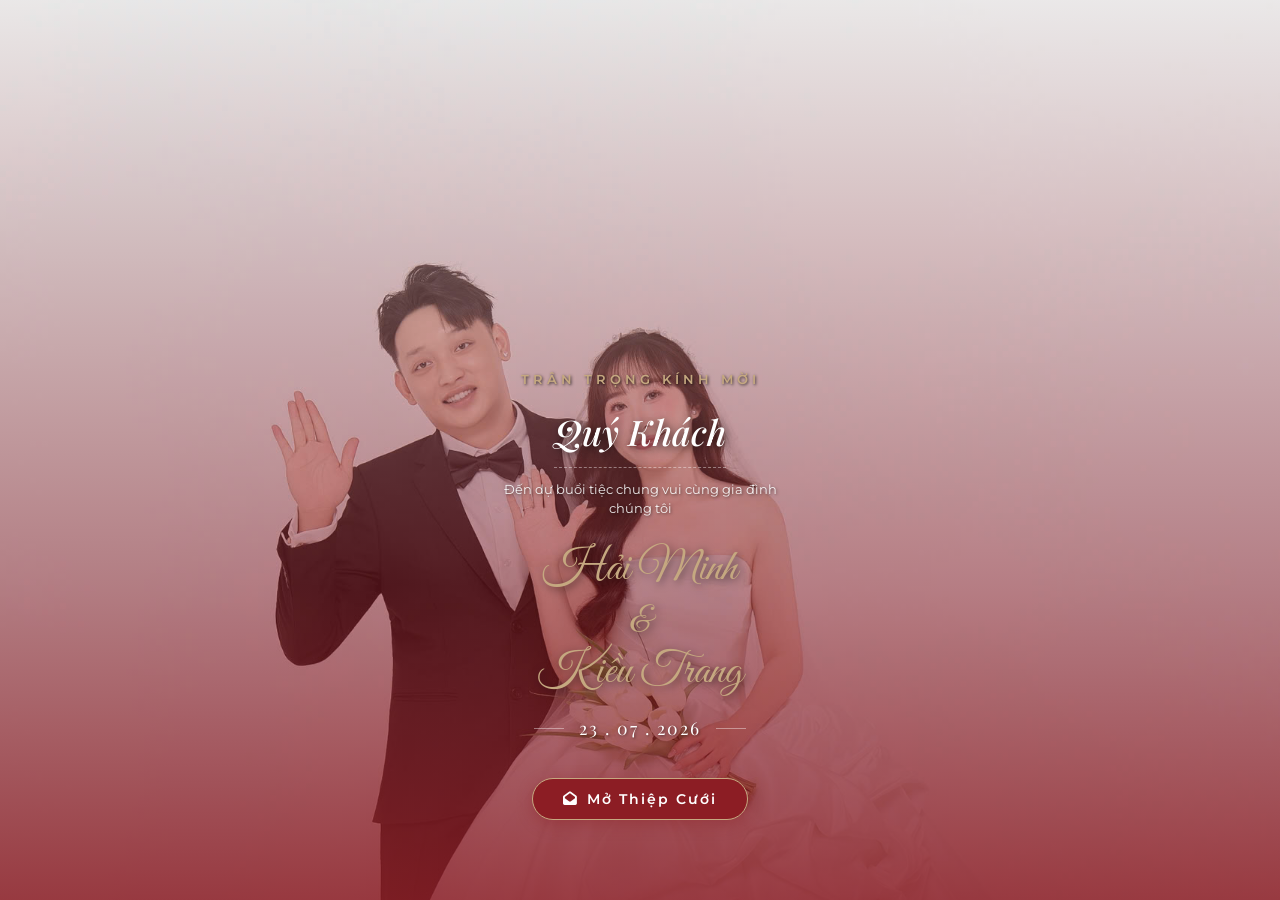
==== commit c0a2c205: "Split welcome couple names into two lines with ampersand in between" ====
--- a/index.html
+++ b/index.html
@@ -19,8 +19,7 @@
 
     <!-- Music Player (Autoplay after user click) -->
     <audio id="wedding-music" loop>
-        <source src="https://assets.mixkit.co/music/preview/mixkit-romantic-forest-walk-229.mp3" type="audio/mpeg">
-        <source src="https://www.soundhelix.com/examples/mp3/SoundHelix-Song-1.mp3" type="audio/mpeg">
+        <source src="Upon_This_Promise.mp3" type="audio/mpeg">
     </audio>
     <button id="music-toggle" class="music-btn hidden">
         <i class="fa-solid fa-music"></i>
@@ -34,7 +33,7 @@
             <h2 class="welcome-guest-name" id="guest-name-heading">Quý Khách</h2>
             <p class="welcome-desc">Đến dự buổi tiệc chung vui cùng gia đình chúng tôi</p>
             
-            <div class="welcome-couple-names">Hải Minh & Kiều Trang</div>
+            <div class="welcome-couple-names">Hải Minh<br><span class="welcome-and">&</span><br>Kiều Trang</div>
             
             <div class="welcome-date-wrapper">
                 <span class="welcome-date-line"></span>
--- a/style.css
+++ b/style.css
@@ -226,10 +226,17 @@
 
 .welcome-couple-names {
     font-family: var(--font-handwriting);
-    font-size: 3rem;
+    font-size: 2.8rem;
     color: var(--color-accent-gold);
     text-shadow: 2px 2px 8px rgba(0, 0, 0, 0.6);
     margin-bottom: 15px;
+    line-height: 1.15;
+}
+
+.welcome-and {
+    font-size: 2.2rem;
+    display: inline-block;
+    margin: 2px 0;
 }
 
 .welcome-date-wrapper {
@@ -472,37 +479,18 @@
     transition: var(--transition-smooth) !important;
 }
 
-/* Khung viền đôi trong (Inner Border) */
+/* Khung viền đôi trong (Inner Border) bo góc song song mượt mà */
 .couple-card::before, .event-box::before, .rsvp-card::before, .gift-card::before {
     content: "" !important;
     position: absolute !important;
-    top: 6px !important;
-    left: 6px !important;
-    right: 6px !important;
-    bottom: 6px !important;
-    border: 1px solid rgba(197, 168, 128, 0.35) !important;
+    top: 8px !important;
+    left: 8px !important;
+    right: 8px !important;
+    bottom: 8px !important;
+    border: 1px solid rgba(197, 168, 128, 0.4) !important;
     pointer-events: none !important;
     z-index: 1 !important;
-    border-radius: inherit !important;
-}
-
-/* Họa tiết 4 góc thắt lơ nhũ vàng cổ điển */
-.couple-card::after, .event-box::after, .rsvp-card::after, .gift-card::after {
-    content: "" !important;
-    position: absolute !important;
-    top: 10px !important;
-    left: 10px !important;
-    right: 10px !important;
-    bottom: 10px !important;
-    border: 1.5px solid var(--color-accent-gold) !important;
-    clip-path: polygon(
-        0 0, 15px 0, 15px 1.5px, 1.5px 1.5px, 1.5px 15px, 0 15px,
-        100% 0, calc(100% - 15px) 0, calc(100% - 15px) 1.5px, calc(100% - 1.5px) 1.5px, calc(100% - 1.5px) 15px, 100% 15px,
-        100% 100%, calc(100% - 15px) 100%, calc(100% - 15px) calc(100% - 1.5px), calc(100% - 1.5px) calc(100% - 1.5px), calc(100% - 1.5px) calc(100% - 15px), 100% calc(100% - 15px),
-        0 100%, 15px 100%, 15px calc(100% - 1.5px), 1.5px calc(100% - 1.5px), 1.5px calc(100% - 15px), 0 calc(100% - 15px)
-    ) !important;
-    pointer-events: none !important;
-    z-index: 1 !important;
+    border-radius: 8px !important; /* Bo góc nhỏ hơn viền ngoài để ôm khít song song */
 }
 
 /* --- BRIDE & GROOM SECTION --- */
